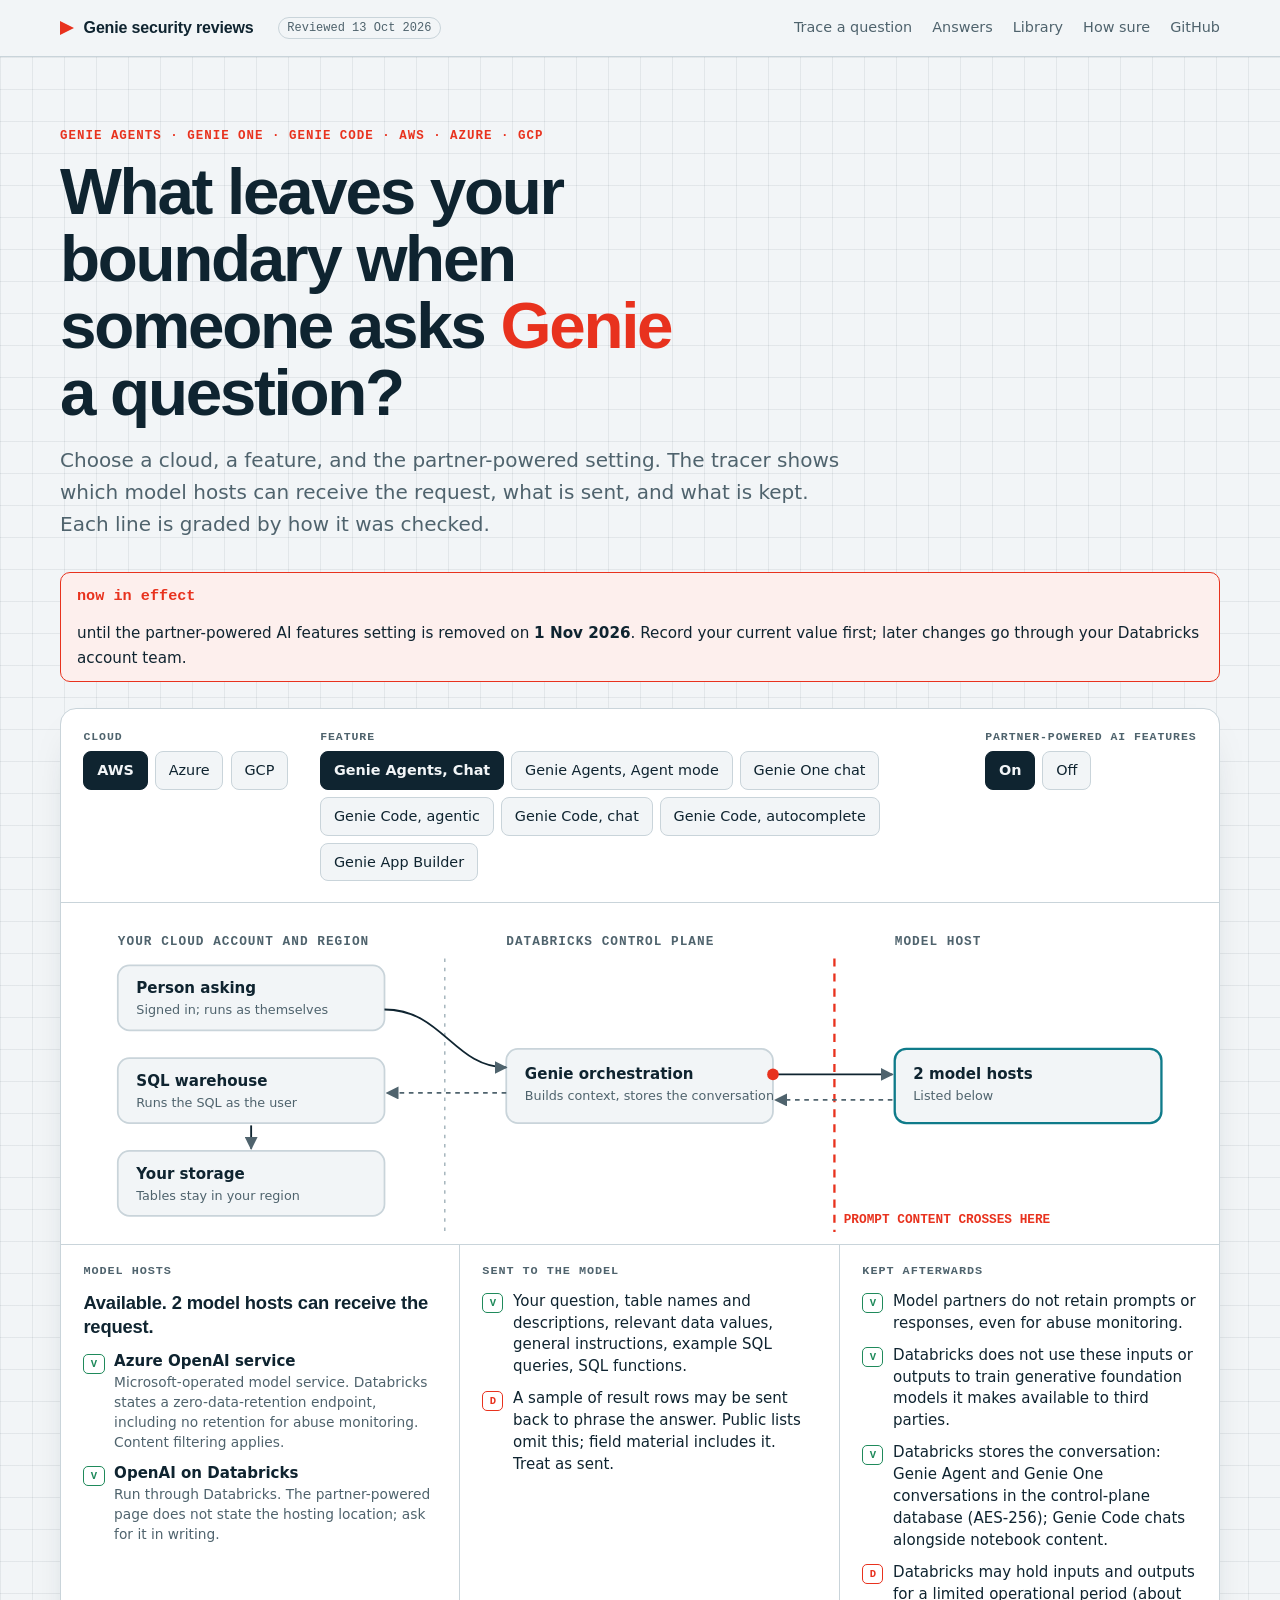
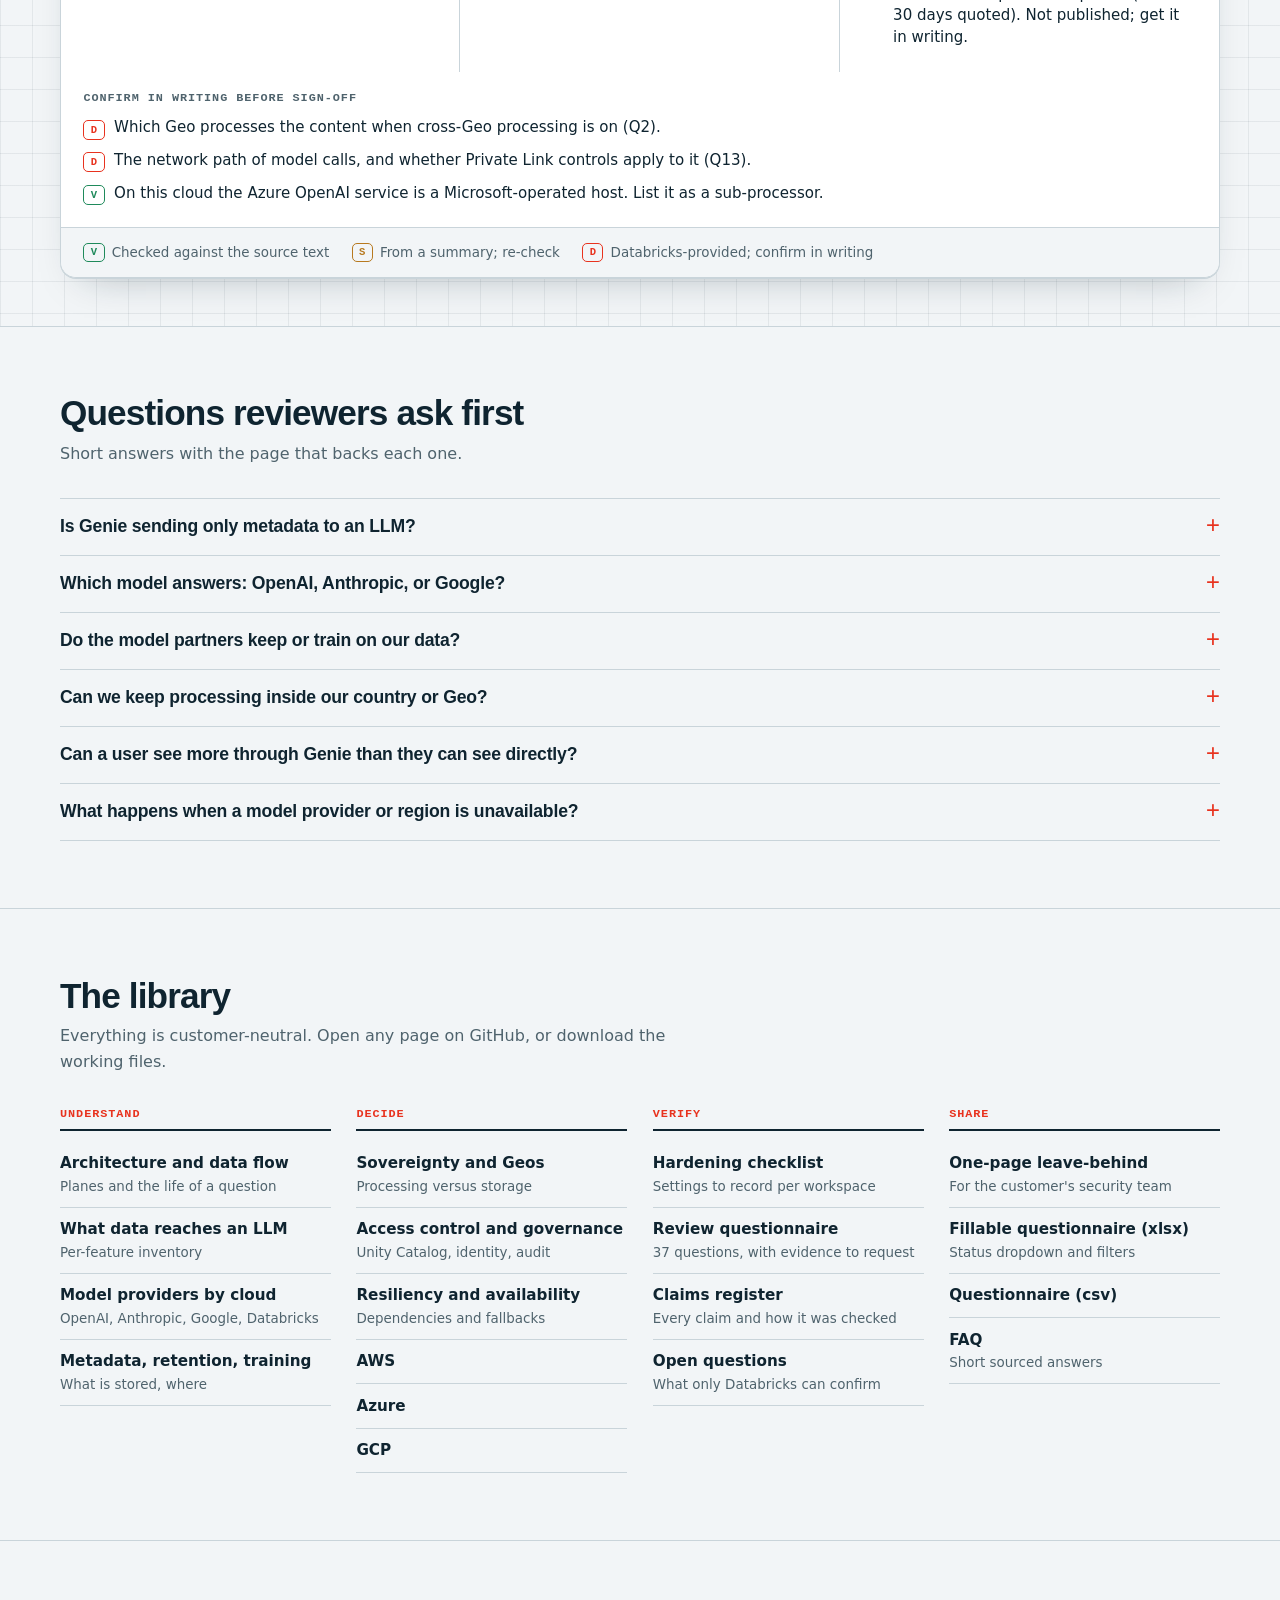
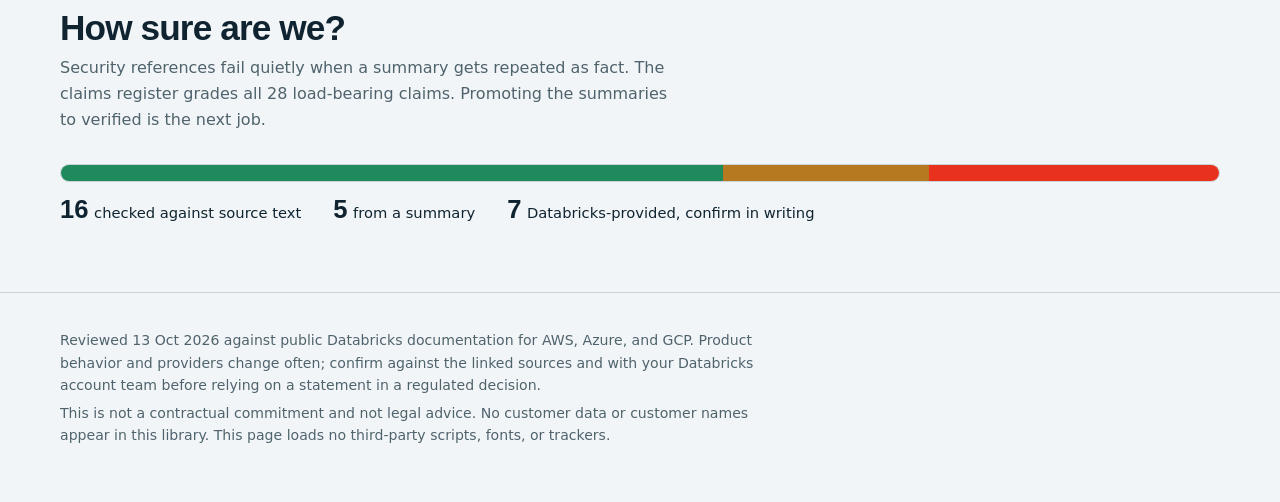
==== index.html @ 79044a2e "Verbatim source re-check with five corrections, claims register, interactive home page Co-authored-b" ====
<!doctype html>
<html lang="en">
<head>
<meta charset="utf-8">
<meta name="viewport" content="width=device-width, initial-scale=1">
<meta http-equiv="Content-Security-Policy" content="default-src 'none'; style-src 'self'; script-src 'self'; img-src 'self' data:; base-uri 'none'; form-action 'none'; frame-ancestors 'none'">
<meta name="referrer" content="no-referrer">
<title>Genie security reviews: what leaves your boundary</title>
<meta name="description" content="Vendor-neutral answers on Databricks Genie security, data sovereignty, resiliency, and what happens to metadata with frontier LLMs, across AWS, Azure, and GCP.">
<link rel="icon" href="data:image/svg+xml,%3Csvg xmlns='http://www.w3.org/2000/svg' viewBox='0 0 16 16'%3E%3Cpath d='M2 1l12 7-12 7z' fill='%23e8321e'/%3E%3C/svg%3E">
<link rel="stylesheet" href="assets/site.css">
<script src="assets/site.js" defer></script>
</head>
<body>
<a class="skip" href="#tracer">Skip to the question tracer</a>

<header class="top">
  <div class="wrap">
    <a class="mark" href="./"><i></i>Genie security reviews</a>
    <span class="stamp">Reviewed 13 Oct 2026</span>
    <nav aria-label="Primary">
      <a href="#tracer">Trace a question</a>
      <a href="#answers">Answers</a>
      <a href="#library">Library</a>
      <a href="#confidence">How sure</a>
      <a href="https://github.com/jason-miles/genie-security-reviews">GitHub</a>
    </nav>
  </div>
</header>

<main>
<section class="hero">
  <div class="wrap">
    <p class="eyebrow">Genie Agents · Genie One · Genie Code · AWS · Azure · GCP</p>
    <h1>What leaves your boundary when someone asks <em>Genie</em> a question?</h1>
    <p class="lede">Choose a cloud, a feature, and the partner-powered setting. The tracer shows which model hosts can receive the request, what is sent, and what is kept. Each line is graded by how it was checked.</p>

    <div class="banner" role="note">
      <b id="days">&nbsp;</b>
      <span>until the partner-powered AI features setting is removed on <strong>1 Nov 2026</strong>. Record your current value first; later changes go through your Databricks account team.</span>
    </div>

    <div class="tracer" id="tracer">
      <div class="controls">
        <fieldset>
          <legend>Cloud</legend>
          <div class="opts">
            <label><input type="radio" name="cloud" value="aws" checked><span>AWS</span></label>
            <label><input type="radio" name="cloud" value="azure"><span>Azure</span></label>
            <label><input type="radio" name="cloud" value="gcp"><span>GCP</span></label>
          </div>
        </fieldset>
        <fieldset>
          <legend>Feature</legend>
          <div class="opts">
            <label><input type="radio" name="feature" value="chat" checked><span>Genie Agents, Chat</span></label>
            <label><input type="radio" name="feature" value="agent"><span>Genie Agents, Agent mode</span></label>
            <label><input type="radio" name="feature" value="one"><span>Genie One chat</span></label>
            <label><input type="radio" name="feature" value="codeagent"><span>Genie Code, agentic</span></label>
            <label><input type="radio" name="feature" value="codechat"><span>Genie Code, chat</span></label>
            <label><input type="radio" name="feature" value="auto"><span>Genie Code, autocomplete</span></label>
            <label><input type="radio" name="feature" value="builder"><span>Genie App Builder</span></label>
          </div>
        </fieldset>
        <fieldset>
          <legend>Partner-powered AI features</legend>
          <div class="opts">
            <label><input type="radio" name="partner" value="on" checked><span>On</span></label>
            <label><input type="radio" name="partner" value="off"><span>Off</span></label>
          </div>
        </fieldset>
      </div>

      <div class="stage">
        <svg viewBox="0 0 960 280" role="img" aria-labelledby="dia-t dia-d">
          <title id="dia-t">Path of one Genie question</title>
          <desc id="dia-d">The user's question reaches the Databricks control plane, which sends prompt content across a boundary to a model host and receives SQL or text back. The SQL runs on your warehouse over your storage.</desc>
          <defs>
            <marker id="arrow" viewBox="0 0 10 10" refX="9" refY="5" markerWidth="7" markerHeight="7" orient="auto-start-reverse"><path d="M0 0L10 5L0 10z" fill="currentColor"/></marker>
          </defs>
          <text class="zone-label" x="30" y="22">Your cloud account and region</text>
          <text class="zone-label" x="365" y="22">Databricks control plane</text>
          <text class="zone-label" x="700" y="22">Model host</text>

          <line x1="312" y1="34" x2="312" y2="270" stroke="#9fb0b8" stroke-width="1.2" stroke-dasharray="3 5"/>
          <line class="boundary" x1="648" y1="34" x2="648" y2="270"/>
          <text class="boundary-label" x="656" y="262">PROMPT CONTENT CROSSES HERE</text>

          <g class="node"><rect x="30" y="40" width="230" height="56" rx="10"/><text x="46" y="64">Person asking</text><text class="sub" x="46" y="82">Signed in; runs as themselves</text></g>
          <g class="node"><rect x="30" y="120" width="230" height="56" rx="10"/><text x="46" y="144">SQL warehouse</text><text class="sub" x="46" y="162">Runs the SQL as the user</text></g>
          <g class="node"><rect x="30" y="200" width="230" height="56" rx="10"/><text x="46" y="224">Your storage</text><text class="sub" x="46" y="242">Tables stay in your region</text></g>
          <g class="node"><rect x="365" y="112" width="230" height="64" rx="10"/><text x="381" y="138">Genie orchestration</text><text class="sub" x="381" y="156">Builds context, stores the conversation</text></g>
          <g class="node host" id="host-node"><rect x="700" y="112" width="230" height="64" rx="10"/><text id="host-name" x="716" y="138">Model host</text><text class="sub" id="host-sub" x="716" y="156">&nbsp;</text></g>

          <path class="flow" d="M260 78 C310 78 320 128 365 128" marker-end="url(#arrow)"/>
          <path class="flow" d="M595 134 L698 134" marker-end="url(#arrow)"/>
          <path class="flow back" d="M698 156 L597 156" marker-end="url(#arrow)"/>
          <path class="flow back" d="M365 150 L262 150" marker-end="url(#arrow)"/>
          <path class="flow" d="M145 178 L145 198" marker-end="url(#arrow)"/>
          <circle class="packet" id="packet" cx="595" cy="134" r="5"/>
        </svg>
      </div>

      <div class="readout" aria-live="polite">
        <div class="cell">
          <h2>Model hosts</h2>
          <p class="status" id="status"></p>
          <ul class="items" id="hosts"></ul>
        </div>
        <div class="cell">
          <h2>Sent to the model</h2>
          <ul class="items" id="sent"></ul>
        </div>
        <div class="cell">
          <h2>Kept afterwards</h2>
          <ul class="items" id="kept"></ul>
        </div>
      </div>
      <div class="readout one-col">
        <div class="cell">
          <h2>Confirm in writing before sign-off</h2>
          <ul class="items" id="confirm"></ul>
        </div>
      </div>
      <div class="legend" aria-label="Grade key">
        <span><span class="chip V">V</span> Checked against the source text</span>
        <span><span class="chip S">S</span> From a summary; re-check</span>
        <span><span class="chip D">D</span> Databricks-provided; confirm in writing</span>
      </div>
    </div>
  </div>
</section>

<section class="block" id="answers">
  <div class="wrap">
    <h2 class="sec">Questions reviewers ask first</h2>
    <p class="sub-lede">Short answers with the page that backs each one.</p>
    <div class="qa">
      <details>
        <summary>Is Genie sending only metadata to an LLM?</summary>
        <p>No. Databricks lists the prompt, table and column names and descriptions, relevant data values, instructions, and example SQL. Agent mode, Genie One, and Genie Code can also send query results, cell outputs, or table samples. All of it respects Unity Catalog permissions, with one documented exception: Prompt Matching values use the author's permissions. <a data-doc="docs/02-what-data-reaches-an-llm.md" href="https://github.com/jason-miles/genie-security-reviews/blob/main/docs/02-what-data-reaches-an-llm.md">Read: what data reaches an LLM</a></p>
      </details>
      <details>
        <summary>Which model answers: OpenAI, Anthropic, or Google?</summary>
        <p>It depends on the feature, the mode, and the cloud. Chat mode uses the Azure OpenAI service, with OpenAI on Databricks added on AWS and GCP. Agent mode and Genie One use Anthropic on Databricks. Google Gemini is not a host for Genie assistive features; it is a model you can select elsewhere. <a data-doc="docs/03-model-providers-by-cloud.md" href="https://github.com/jason-miles/genie-security-reviews/blob/main/docs/03-model-providers-by-cloud.md">Read: model providers by cloud</a></p>
      </details>
      <details>
        <summary>Do the model partners keep or train on our data?</summary>
        <p>Databricks states partners use zero-data-retention endpoints, including no retention for abuse monitoring, and that your data is not used to train foundation models offered to third parties. Databricks itself stores conversation history, encrypted. <a data-doc="docs/05-metadata-retention-and-training.md" href="https://github.com/jason-miles/genie-security-reviews/blob/main/docs/05-metadata-retention-and-training.md">Read: metadata, retention, and training</a></p>
      </details>
      <details>
        <summary>Can we keep processing inside our country or Geo?</summary>
        <p>Your tables and SQL stay in your region. Model processing follows the Geo setting. Where a Geo has no native endpoint, the feature works only with cross-Geo processing on, and enforcing the Geo turns it off. Decide first whether your policy forbids processing or only storage outside the country. <a data-doc="docs/04-data-sovereignty-and-geos.md" href="https://github.com/jason-miles/genie-security-reviews/blob/main/docs/04-data-sovereignty-and-geos.md">Read: sovereignty and Geos</a></p>
      </details>
      <details>
        <summary>Can a user see more through Genie than they can see directly?</summary>
        <p>Not through interactive use: queries run as the user, and row filters and column masks apply before anything is sampled. The risks are configuration: a shared service principal on the API, secrets in instructions, Prompt Matching values generated by a highly privileged author, and views over masked tables. <a data-doc="docs/06-access-control-and-governance.md" href="https://github.com/jason-miles/genie-security-reviews/blob/main/docs/06-access-control-and-governance.md">Read: access control and governance</a></p>
      </details>
      <details>
        <summary>What happens when a model provider or region is unavailable?</summary>
        <p>There is no user model picker for assistive features, and no Genie-specific SLA or recovery target is published. Plan fallbacks such as certified dashboards, and put the questions to your account team. <a data-doc="docs/07-resiliency-and-availability.md" href="https://github.com/jason-miles/genie-security-reviews/blob/main/docs/07-resiliency-and-availability.md">Read: resiliency and availability</a></p>
      </details>
    </div>
  </div>
</section>

<section class="block" id="library">
  <div class="wrap">
    <h2 class="sec">The library</h2>
    <p class="sub-lede">Everything is customer-neutral. Open any page on GitHub, or download the working files.</p>
    <div class="lib">
      <div>
        <h3>Understand</h3>
        <ul>
          <li><a data-doc="docs/01-architecture-and-data-flow.md" href="https://github.com/jason-miles/genie-security-reviews/blob/main/docs/01-architecture-and-data-flow.md">Architecture and data flow<small>Planes and the life of a question</small></a></li>
          <li><a data-doc="docs/02-what-data-reaches-an-llm.md" href="https://github.com/jason-miles/genie-security-reviews/blob/main/docs/02-what-data-reaches-an-llm.md">What data reaches an LLM<small>Per-feature inventory</small></a></li>
          <li><a data-doc="docs/03-model-providers-by-cloud.md" href="https://github.com/jason-miles/genie-security-reviews/blob/main/docs/03-model-providers-by-cloud.md">Model providers by cloud<small>OpenAI, Anthropic, Google, Databricks</small></a></li>
          <li><a data-doc="docs/05-metadata-retention-and-training.md" href="https://github.com/jason-miles/genie-security-reviews/blob/main/docs/05-metadata-retention-and-training.md">Metadata, retention, training<small>What is stored, where</small></a></li>
        </ul>
      </div>
      <div>
        <h3>Decide</h3>
        <ul>
          <li><a data-doc="docs/04-data-sovereignty-and-geos.md" href="https://github.com/jason-miles/genie-security-reviews/blob/main/docs/04-data-sovereignty-and-geos.md">Sovereignty and Geos<small>Processing versus storage</small></a></li>
          <li><a data-doc="docs/06-access-control-and-governance.md" href="https://github.com/jason-miles/genie-security-reviews/blob/main/docs/06-access-control-and-governance.md">Access control and governance<small>Unity Catalog, identity, audit</small></a></li>
          <li><a data-doc="docs/07-resiliency-and-availability.md" href="https://github.com/jason-miles/genie-security-reviews/blob/main/docs/07-resiliency-and-availability.md">Resiliency and availability<small>Dependencies and fallbacks</small></a></li>
          <li><a data-doc="docs/clouds/aws.md" href="https://github.com/jason-miles/genie-security-reviews/blob/main/docs/clouds/aws.md">AWS</a></li>
          <li><a data-doc="docs/clouds/azure.md" href="https://github.com/jason-miles/genie-security-reviews/blob/main/docs/clouds/azure.md">Azure</a></li>
          <li><a data-doc="docs/clouds/gcp.md" href="https://github.com/jason-miles/genie-security-reviews/blob/main/docs/clouds/gcp.md">GCP</a></li>
        </ul>
      </div>
      <div>
        <h3>Verify</h3>
        <ul>
          <li><a data-doc="docs/08-admin-controls-and-hardening-checklist.md" href="https://github.com/jason-miles/genie-security-reviews/blob/main/docs/08-admin-controls-and-hardening-checklist.md">Hardening checklist<small>Settings to record per workspace</small></a></li>
          <li><a data-doc="docs/10-security-review-questionnaire.md" href="https://github.com/jason-miles/genie-security-reviews/blob/main/docs/10-security-review-questionnaire.md">Review questionnaire<small>37 questions, with evidence to request</small></a></li>
          <li><a data-doc="notes/claims-register.md" href="https://github.com/jason-miles/genie-security-reviews/blob/main/notes/claims-register.md">Claims register<small>Every claim and how it was checked</small></a></li>
          <li><a data-doc="notes/open-questions.md" href="https://github.com/jason-miles/genie-security-reviews/blob/main/notes/open-questions.md">Open questions<small>What only Databricks can confirm</small></a></li>
        </ul>
      </div>
      <div>
        <h3>Share</h3>
        <ul>
          <li><a data-doc="docs/leave-behind-one-pager.md" href="https://github.com/jason-miles/genie-security-reviews/blob/main/docs/leave-behind-one-pager.md">One-page leave-behind<small>For the customer's security team</small></a></li>
          <li><a data-raw="templates/security-review-questionnaire.xlsx" href="https://github.com/jason-miles/genie-security-reviews/raw/main/templates/security-review-questionnaire.xlsx">Fillable questionnaire (xlsx)<small>Status dropdown and filters</small></a></li>
          <li><a data-raw="templates/security-review-questionnaire.csv" href="https://github.com/jason-miles/genie-security-reviews/raw/main/templates/security-review-questionnaire.csv">Questionnaire (csv)</a></li>
          <li><a data-doc="docs/09-faq.md" href="https://github.com/jason-miles/genie-security-reviews/blob/main/docs/09-faq.md">FAQ<small>Short sourced answers</small></a></li>
        </ul>
      </div>
    </div>
  </div>
</section>

<section class="block" id="confidence">
  <div class="wrap">
    <h2 class="sec">How sure are we?</h2>
    <p class="sub-lede">Security references fail quietly when a summary gets repeated as fact. The claims register grades all 28 load-bearing claims. Promoting the summaries to verified is the next job.</p>
    <div class="confidence" role="img" aria-label="16 claims verified against source text, 5 from summaries, 7 Databricks-provided and awaiting written confirmation">
      <div class="V" data-count="16"></div>
      <div class="S" data-count="5"></div>
      <div class="D" data-count="7"></div>
    </div>
    <div class="counts">
      <span><b>16</b>checked against source text</span>
      <span><b>5</b>from a summary</span>
      <span><b>7</b>Databricks-provided, confirm in writing</span>
    </div>
  </div>
</section>
</main>

<footer>
  <div class="wrap">
    <p>Reviewed 13 Oct 2026 against public Databricks documentation for AWS, Azure, and GCP. Product behavior and providers change often; confirm against the linked sources and with your Databricks account team before relying on a statement in a regulated decision.</p>
    <p>This is not a contractual commitment and not legal advice. No customer data or customer names appear in this library. This page loads no third-party scripts, fonts, or trackers.</p>
  </div>
</footer>
</body>
</html>
---- assets/site.css ----
:root {
  --paper: #f2f5f7;
  --card: #ffffff;
  --ink: #0f2430;
  --muted: #4f636d;
  --rule: #c9d4da;
  --boundary: #e8321e;
  --ok: #1f8a5b;
  --warn: #b7791f;
  --teal: #0f7b8a;
  --focus: #1d5cd6;
  --grid: rgba(15, 36, 48, 0.07);
  --display: "Avenir Next", "Segoe UI Variable Display", "Helvetica Neue", Arial, sans-serif;
  --body: system-ui, -apple-system, "Segoe UI", Roboto, Arial, sans-serif;
  --mono: ui-monospace, "SF Mono", "Cascadia Mono", Menlo, Consolas, monospace;
}

@media (prefers-color-scheme: dark) {
  :root {
    --paper: #0c1a22;
    --card: #12262f;
    --ink: #e8eff2;
    --muted: #9db2bb;
    --rule: #28414d;
    --boundary: #ff6a55;
    --ok: #4fc58d;
    --warn: #e0b25a;
    --teal: #54c3d1;
    --focus: #7aa7ff;
    --grid: rgba(232, 239, 242, 0.06);
  }
}

* { box-sizing: border-box; }
html { scroll-behavior: smooth; }
body {
  margin: 0;
  background: var(--paper);
  color: var(--ink);
  font: 400 1rem/1.6 var(--body);
  -webkit-font-smoothing: antialiased;
}
a { color: inherit; text-decoration-color: var(--boundary); text-underline-offset: 3px; }
a:hover { text-decoration-thickness: 2px; }
:focus-visible { outline: 3px solid var(--focus); outline-offset: 2px; border-radius: 4px; }
.skip { position: absolute; left: -999px; top: 0; background: var(--ink); color: var(--paper); padding: .6rem 1rem; z-index: 10; }
.skip:focus { left: .5rem; top: .5rem; }
.wrap { width: min(1160px, 92vw); margin-inline: auto; }

/* top bar */
.top { border-bottom: 1px solid var(--rule); background: var(--paper); position: sticky; top: 0; z-index: 5; backdrop-filter: blur(6px); }
.top .wrap { display: flex; align-items: center; gap: 1.5rem; min-height: 56px; }
.mark { font: 800 1rem/1 var(--display); letter-spacing: -.01em; text-decoration: none; display: flex; align-items: center; gap: .6rem; }
.mark i { width: 14px; height: 14px; background: var(--boundary); display: inline-block; clip-path: polygon(0 0, 100% 50%, 0 100%); }
.top nav { margin-left: auto; display: flex; gap: 1.25rem; font-size: .9rem; flex-wrap: wrap; }
.top nav a { text-decoration: none; color: var(--muted); }
.top nav a:hover { color: var(--ink); }
.stamp { font: 500 .75rem var(--mono); color: var(--muted); border: 1px solid var(--rule); padding: .2rem .55rem; border-radius: 99px; white-space: nowrap; }

/* hero */
.hero {
  background-image:
    linear-gradient(var(--grid) 1px, transparent 1px),
    linear-gradient(90deg, var(--grid) 1px, transparent 1px);
  background-size: 32px 32px;
  border-bottom: 1px solid var(--rule);
  padding: clamp(2.5rem, 6vw, 4.5rem) 0 clamp(2rem, 4vw, 3rem);
}
.eyebrow { font: 600 .78rem var(--mono); letter-spacing: .08em; text-transform: uppercase; color: var(--boundary); margin: 0 0 1rem; }
h1 { font: 800 clamp(2.1rem, 5.6vw, 4.1rem)/1.02 var(--display); letter-spacing: -.035em; margin: 0 0 1.1rem; max-width: 18ch; }
h1 em { font-style: normal; color: var(--boundary); }
.lede { font-size: clamp(1.05rem, 1.6vw, 1.25rem); color: var(--muted); max-width: 62ch; margin: 0 0 2rem; }

.banner {
  display: flex; gap: .8rem; align-items: baseline; flex-wrap: wrap;
  border: 1px solid var(--boundary); background: color-mix(in srgb, var(--boundary) 8%, var(--card));
  padding: .7rem 1rem; border-radius: 10px; font-size: .95rem; margin-bottom: 1.6rem;
}
.banner b { font-family: var(--mono); color: var(--boundary); }

/* tracer */
.tracer { background: var(--card); border: 1px solid var(--rule); border-radius: 16px; box-shadow: 0 1px 0 var(--rule), 0 18px 40px -24px rgba(15, 36, 48, .35); overflow: hidden; }
.controls { display: grid; gap: 1.1rem 2rem; grid-template-columns: 1fr; padding: 1.3rem 1.4rem; border-bottom: 1px solid var(--rule); }
@media (min-width: 900px) { .controls { grid-template-columns: auto 1fr auto; align-items: start; } }
fieldset { border: 0; margin: 0; padding: 0; min-width: 0; }
legend { font: 600 .72rem var(--mono); letter-spacing: .08em; text-transform: uppercase; color: var(--muted); padding: 0; margin-bottom: .55rem; }
.opts { display: flex; flex-wrap: wrap; gap: .45rem; }
.opts label { position: relative; }
.opts input { position: absolute; opacity: 0; inset: 0; cursor: pointer; }
.opts span {
  display: inline-block; padding: .42rem .8rem; border: 1px solid var(--rule); border-radius: 8px;
  font-size: .9rem; background: var(--paper); cursor: pointer; transition: background .15s, border-color .15s, color .15s;
}
.opts input:hover + span { border-color: var(--ink); }
.opts input:checked + span { background: var(--ink); color: var(--paper); border-color: var(--ink); font-weight: 600; }
.opts input:focus-visible + span { outline: 3px solid var(--focus); outline-offset: 2px; }

.stage { padding: 1rem 1.4rem 0; }
.stage svg { width: 100%; height: auto; display: block; }
.zone-label { font: 600 11px var(--mono); letter-spacing: .08em; fill: var(--muted); text-transform: uppercase; }
.node rect { fill: var(--paper); stroke: var(--rule); stroke-width: 1.5; }
.node text { font: 600 13px var(--body); fill: var(--ink); }
.node .sub { font: 400 11px var(--body); fill: var(--muted); }
.flow { stroke: var(--ink); stroke-width: 1.6; fill: none; }
.flow.back { stroke-dasharray: 4 4; stroke: var(--muted); }
marker path { fill: var(--muted); }
.readout.one-col { grid-template-columns: 1fr; border-top: 0; }
.boundary { stroke: var(--boundary); stroke-width: 2; stroke-dasharray: 7 6; }
.boundary-label { font: 700 11px var(--mono); fill: var(--boundary); }
.host rect { stroke: var(--teal); stroke-width: 2; }
.host.off rect { stroke: var(--rule); stroke-dasharray: 5 4; }
.packet { fill: var(--boundary); }
@media (prefers-reduced-motion: no-preference) {
  .packet { animation: travel 4.2s cubic-bezier(.6, 0, .3, 1) infinite; }
  @keyframes travel {
    0% { transform: translate(0, 0); opacity: 0; }
    8% { opacity: 1; }
    45% { transform: translate(103px, 0); opacity: 1; }
    55% { transform: translate(103px, 0); opacity: 1; }
    100% { transform: translate(103px, 0); opacity: 0; }
  }
}

.readout { display: grid; gap: 1px; background: var(--rule); border-top: 1px solid var(--rule); grid-template-columns: 1fr; }
@media (min-width: 900px) { .readout { grid-template-columns: 1.05fr 1fr 1fr; } }
.cell { background: var(--card); padding: 1.2rem 1.4rem 1.4rem; min-width: 0; }
.cell h2 { font: 700 .74rem var(--mono); letter-spacing: .08em; text-transform: uppercase; color: var(--muted); margin: 0 0 .8rem; }
.status { font: 700 1.15rem/1.3 var(--display); letter-spacing: -.01em; margin: 0 0 .8rem; }
.status.bad { color: var(--boundary); }
ul.items { list-style: none; margin: 0; padding: 0; display: grid; gap: .65rem; }
ul.items li { display: grid; grid-template-columns: auto 1fr; gap: .6rem; align-items: start; font-size: .94rem; line-height: 1.45; }
.chip { font: 700 .66rem var(--mono); border-radius: 5px; padding: .18rem .4rem; margin-top: .15rem; border: 1px solid; white-space: nowrap; }
.chip.V { color: var(--ok); border-color: var(--ok); }
.chip.S { color: var(--warn); border-color: var(--warn); }
.chip.D { color: var(--boundary); border-color: var(--boundary); }
.hostname { font-weight: 700; }
.hostnote { display: block; color: var(--muted); font-size: .86rem; }
.legend { display: flex; flex-wrap: wrap; gap: .5rem 1.4rem; padding: .85rem 1.4rem; background: var(--paper); border-top: 1px solid var(--rule); font-size: .84rem; color: var(--muted); }
.legend span { display: inline-flex; align-items: center; gap: .45rem; }
.legend .chip { margin: 0; }

/* sections */
section.block { padding: clamp(2.5rem, 6vw, 4.2rem) 0; border-bottom: 1px solid var(--rule); }
h2.sec { font: 800 clamp(1.5rem, 3vw, 2.2rem)/1.1 var(--display); letter-spacing: -.025em; margin: 0 0 .5rem; }
.sub-lede { color: var(--muted); margin: 0 0 2rem; max-width: 60ch; }

.qa { display: grid; gap: 0; border-top: 1px solid var(--rule); }
.qa details { border-bottom: 1px solid var(--rule); padding: 1rem 0; }
.qa summary { font: 700 1.1rem/1.35 var(--display); cursor: pointer; list-style: none; display: flex; justify-content: space-between; gap: 1rem; letter-spacing: -.01em; }
.qa summary::-webkit-details-marker { display: none; }
.qa summary::after { content: "+"; font: 400 1.5rem/1 var(--mono); color: var(--boundary); }
.qa details[open] summary::after { content: "\2212"; }
.qa p { margin: .7rem 0 0; color: var(--muted); max-width: 72ch; }
.qa p a { color: var(--ink); }

.lib { display: grid; gap: 1.6rem; grid-template-columns: 1fr; }
@media (min-width: 760px) { .lib { grid-template-columns: repeat(2, 1fr); } }
@media (min-width: 1100px) { .lib { grid-template-columns: repeat(4, 1fr); } }
.lib h3 { font: 700 .74rem var(--mono); letter-spacing: .08em; text-transform: uppercase; color: var(--boundary); margin: 0 0 .7rem; border-bottom: 2px solid var(--ink); padding-bottom: .5rem; }
.lib ul { list-style: none; margin: 0; padding: 0; }
.lib li { border-bottom: 1px solid var(--rule); }
.lib li a { display: block; padding: .6rem 0; text-decoration: none; font-weight: 600; font-size: .95rem; }
.lib li a small { display: block; font-weight: 400; color: var(--muted); font-size: .84rem; }
.lib li a:hover { color: var(--boundary); }

.confidence { display: flex; height: 18px; border-radius: 99px; overflow: hidden; border: 1px solid var(--rule); margin: 1.2rem 0 .8rem; }
.confidence div { height: 100%; }
.confidence .V { background: var(--ok); }
.confidence .S { background: var(--warn); }
.confidence .D { background: var(--boundary); }
.counts { display: flex; flex-wrap: wrap; gap: .5rem 2rem; font-size: .92rem; }
.counts b { font: 800 1.6rem var(--display); margin-right: .35rem; }

footer { padding: 2rem 0 3rem; color: var(--muted); font-size: .88rem; }
footer p { max-width: 80ch; margin: .3rem 0; }

/* small screens */
@media (max-width: 760px) {
  .top { position: static; }
  .top .wrap { flex-wrap: wrap; padding-block: .6rem; row-gap: .4rem; }
  .top nav { margin-left: 0; width: 100%; flex-wrap: nowrap; overflow-x: auto; gap: 1.1rem; padding-bottom: .2rem; }
  .top nav a { white-space: nowrap; }
  .stage { overflow-x: auto; -webkit-overflow-scrolling: touch; }
  .stage svg { min-width: 700px; }
  .banner { display: block; }
}
.banner b { margin-right: .5rem; }
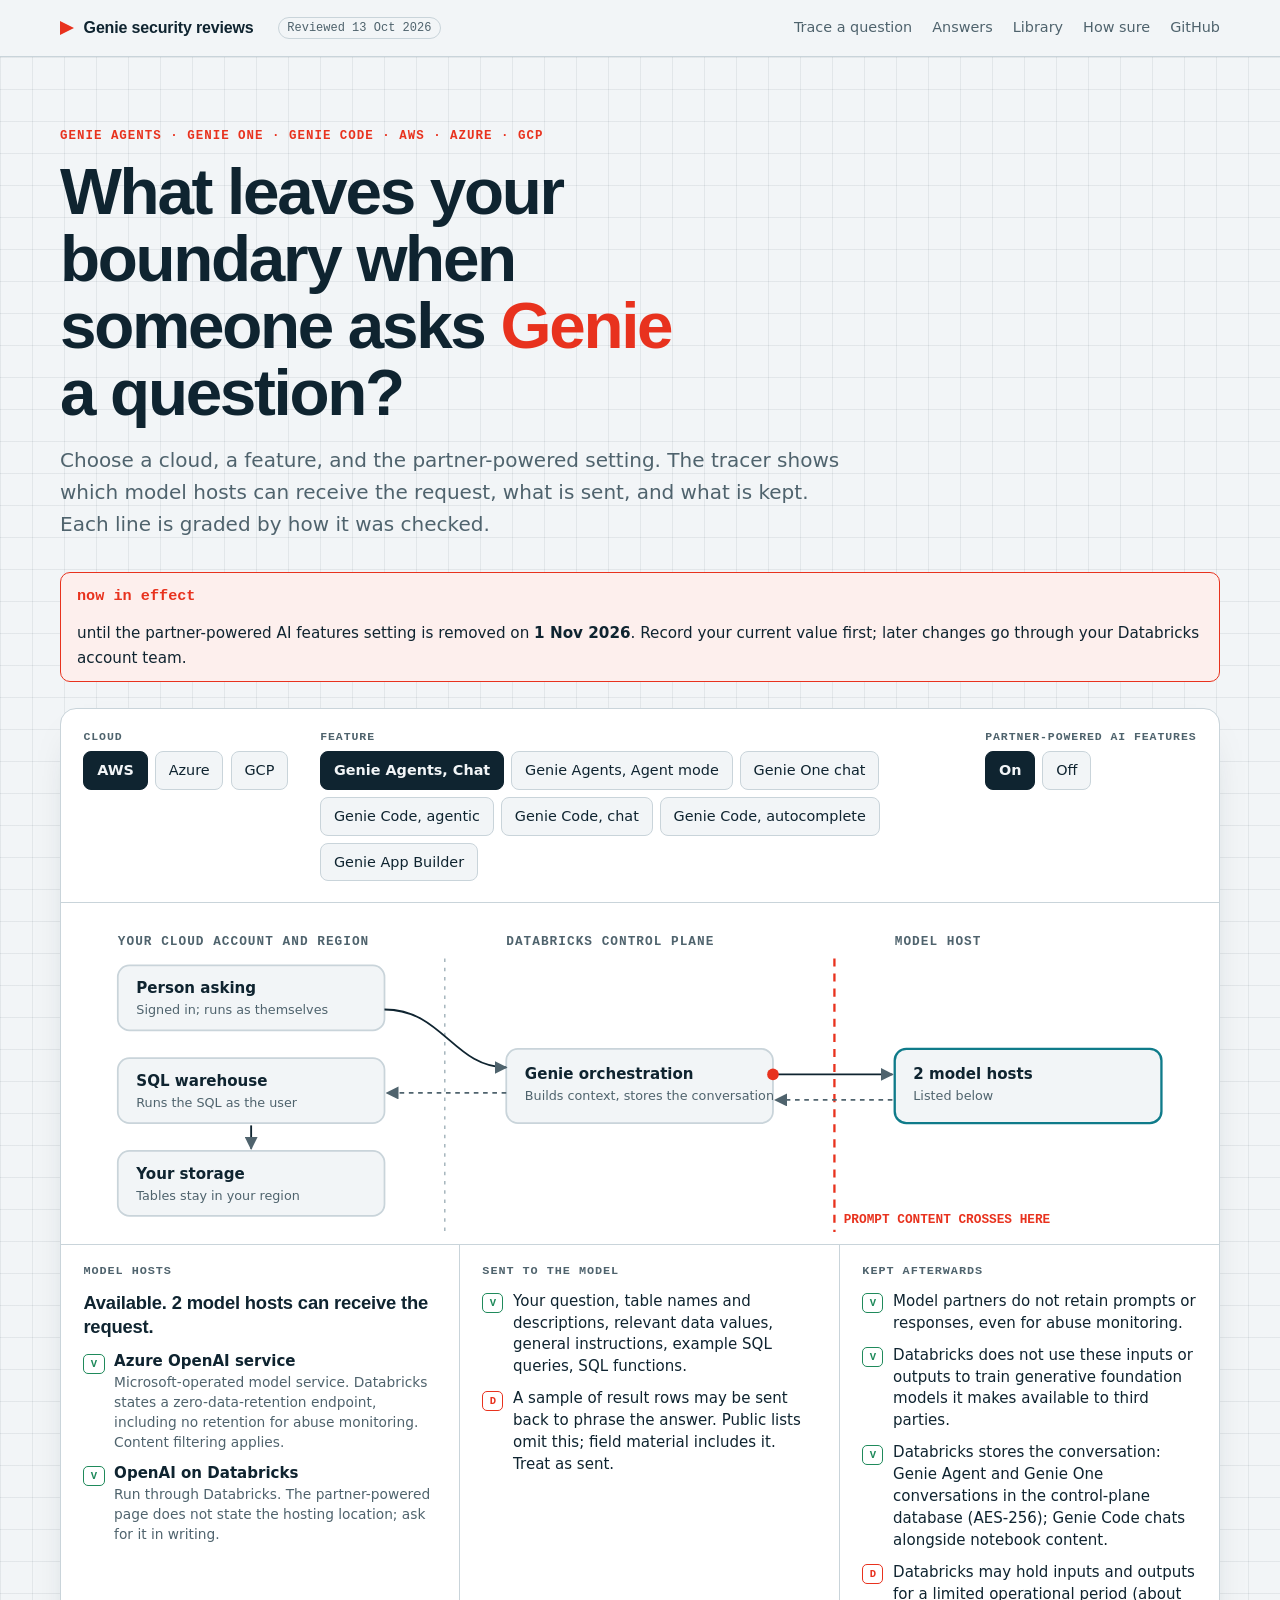
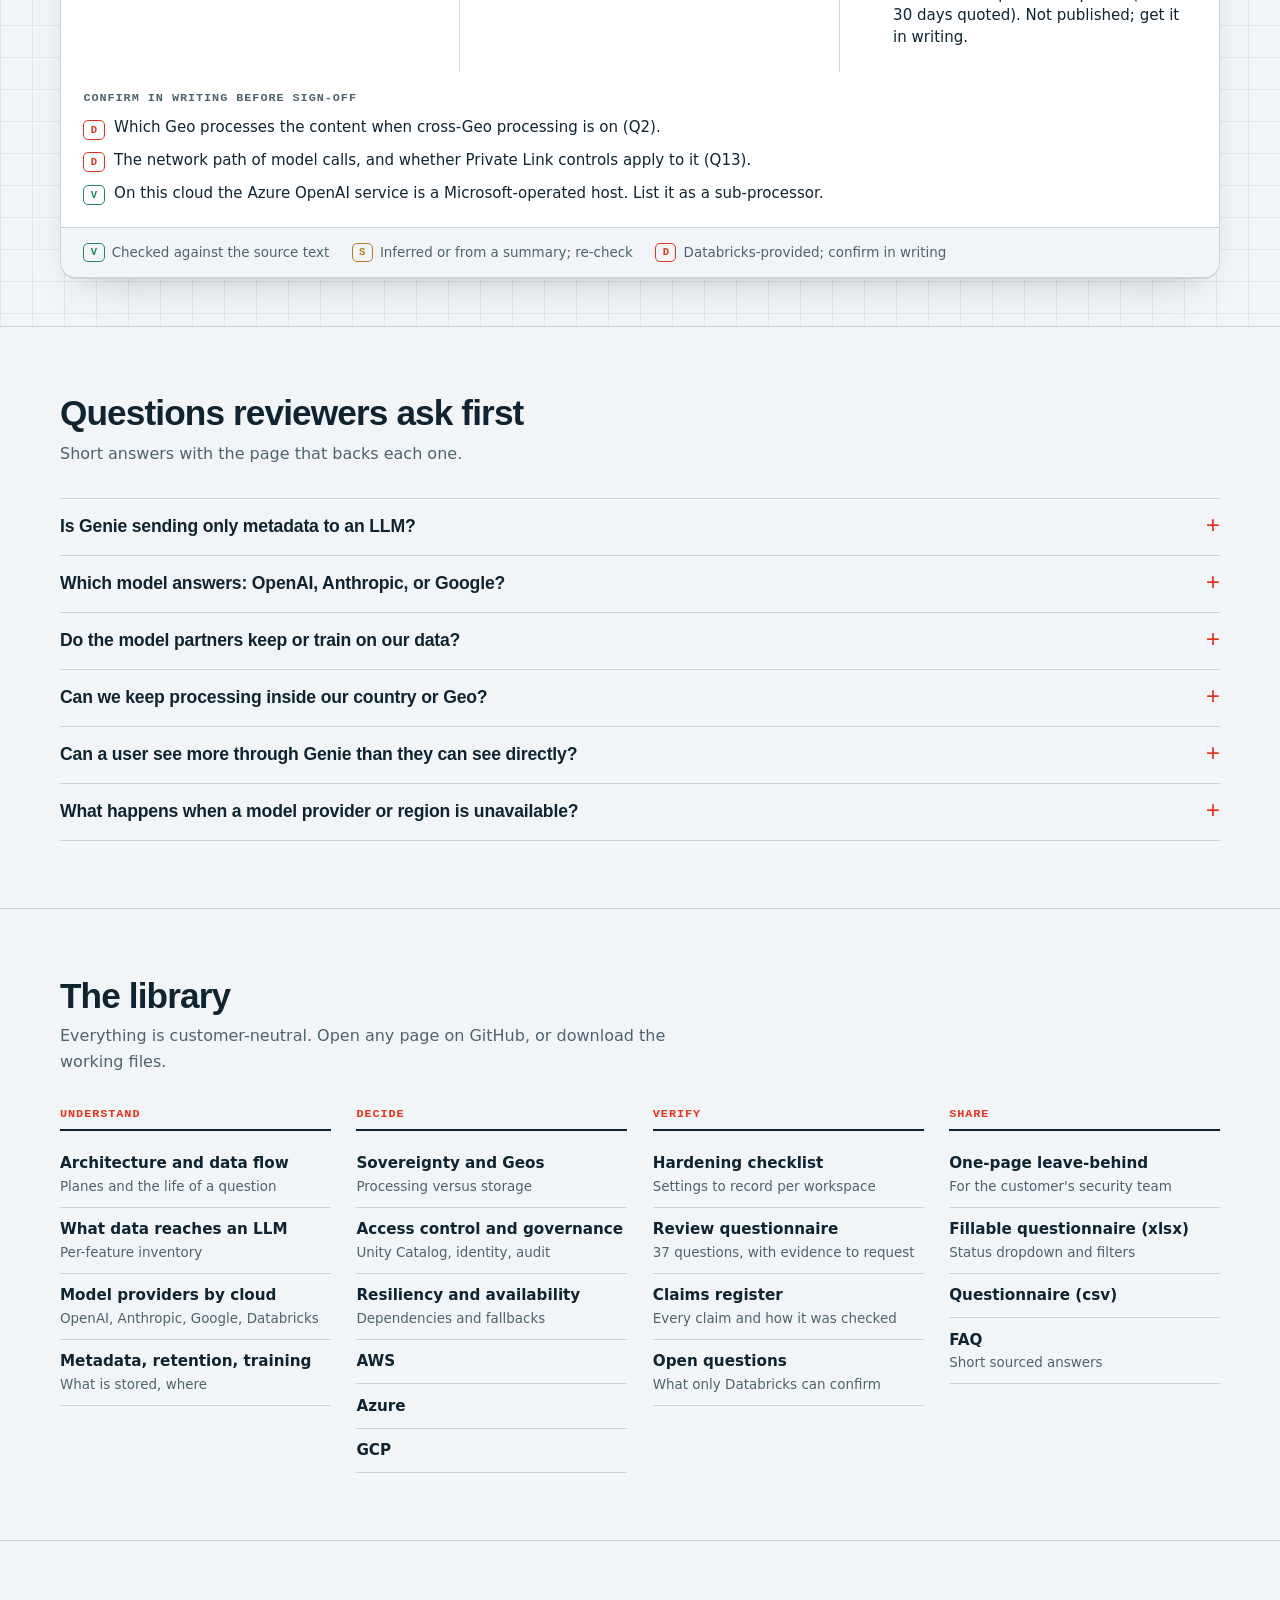
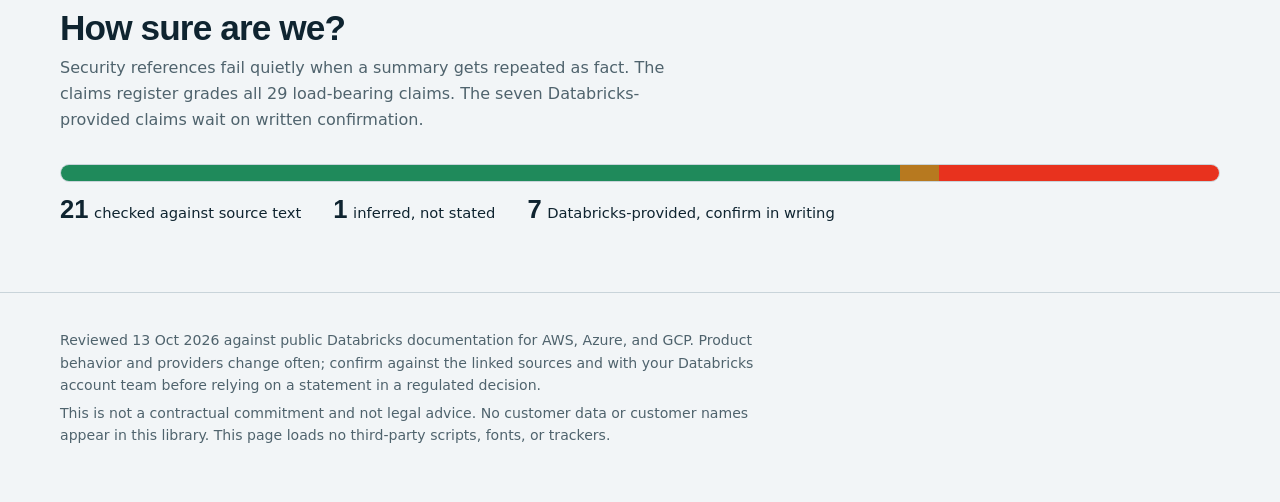
==== commit 4982519e: "Verify summary-graded claims; add verified Geo availability table Co-authored-by: Isaac <no-reply@da" ====
--- a/index.html
+++ b/index.html
@@ -124,7 +124,7 @@
       </div>
       <div class="legend" aria-label="Grade key">
         <span><span class="chip V">V</span> Checked against the source text</span>
-        <span><span class="chip S">S</span> From a summary; re-check</span>
+        <span><span class="chip S">S</span> Inferred or from a summary; re-check</span>
         <span><span class="chip D">D</span> Databricks-provided; confirm in writing</span>
       </div>
     </div>
@@ -214,15 +214,15 @@
 <section class="block" id="confidence">
   <div class="wrap">
     <h2 class="sec">How sure are we?</h2>
-    <p class="sub-lede">Security references fail quietly when a summary gets repeated as fact. The claims register grades all 28 load-bearing claims. Promoting the summaries to verified is the next job.</p>
-    <div class="confidence" role="img" aria-label="16 claims verified against source text, 5 from summaries, 7 Databricks-provided and awaiting written confirmation">
-      <div class="V" data-count="16"></div>
-      <div class="S" data-count="5"></div>
+    <p class="sub-lede">Security references fail quietly when a summary gets repeated as fact. The claims register grades all 29 load-bearing claims. The seven Databricks-provided claims wait on written confirmation.</p>
+    <div class="confidence" role="img" aria-label="21 claims verified against source text, 1 inferred, 7 Databricks-provided and awaiting written confirmation">
+      <div class="V" data-count="21"></div>
+      <div class="S" data-count="1"></div>
       <div class="D" data-count="7"></div>
     </div>
     <div class="counts">
-      <span><b>16</b>checked against source text</span>
-      <span><b>5</b>from a summary</span>
+      <span><b>21</b>checked against source text</span>
+      <span><b>1</b>inferred, not stated</span>
       <span><b>7</b>Databricks-provided, confirm in writing</span>
     </div>
   </div>
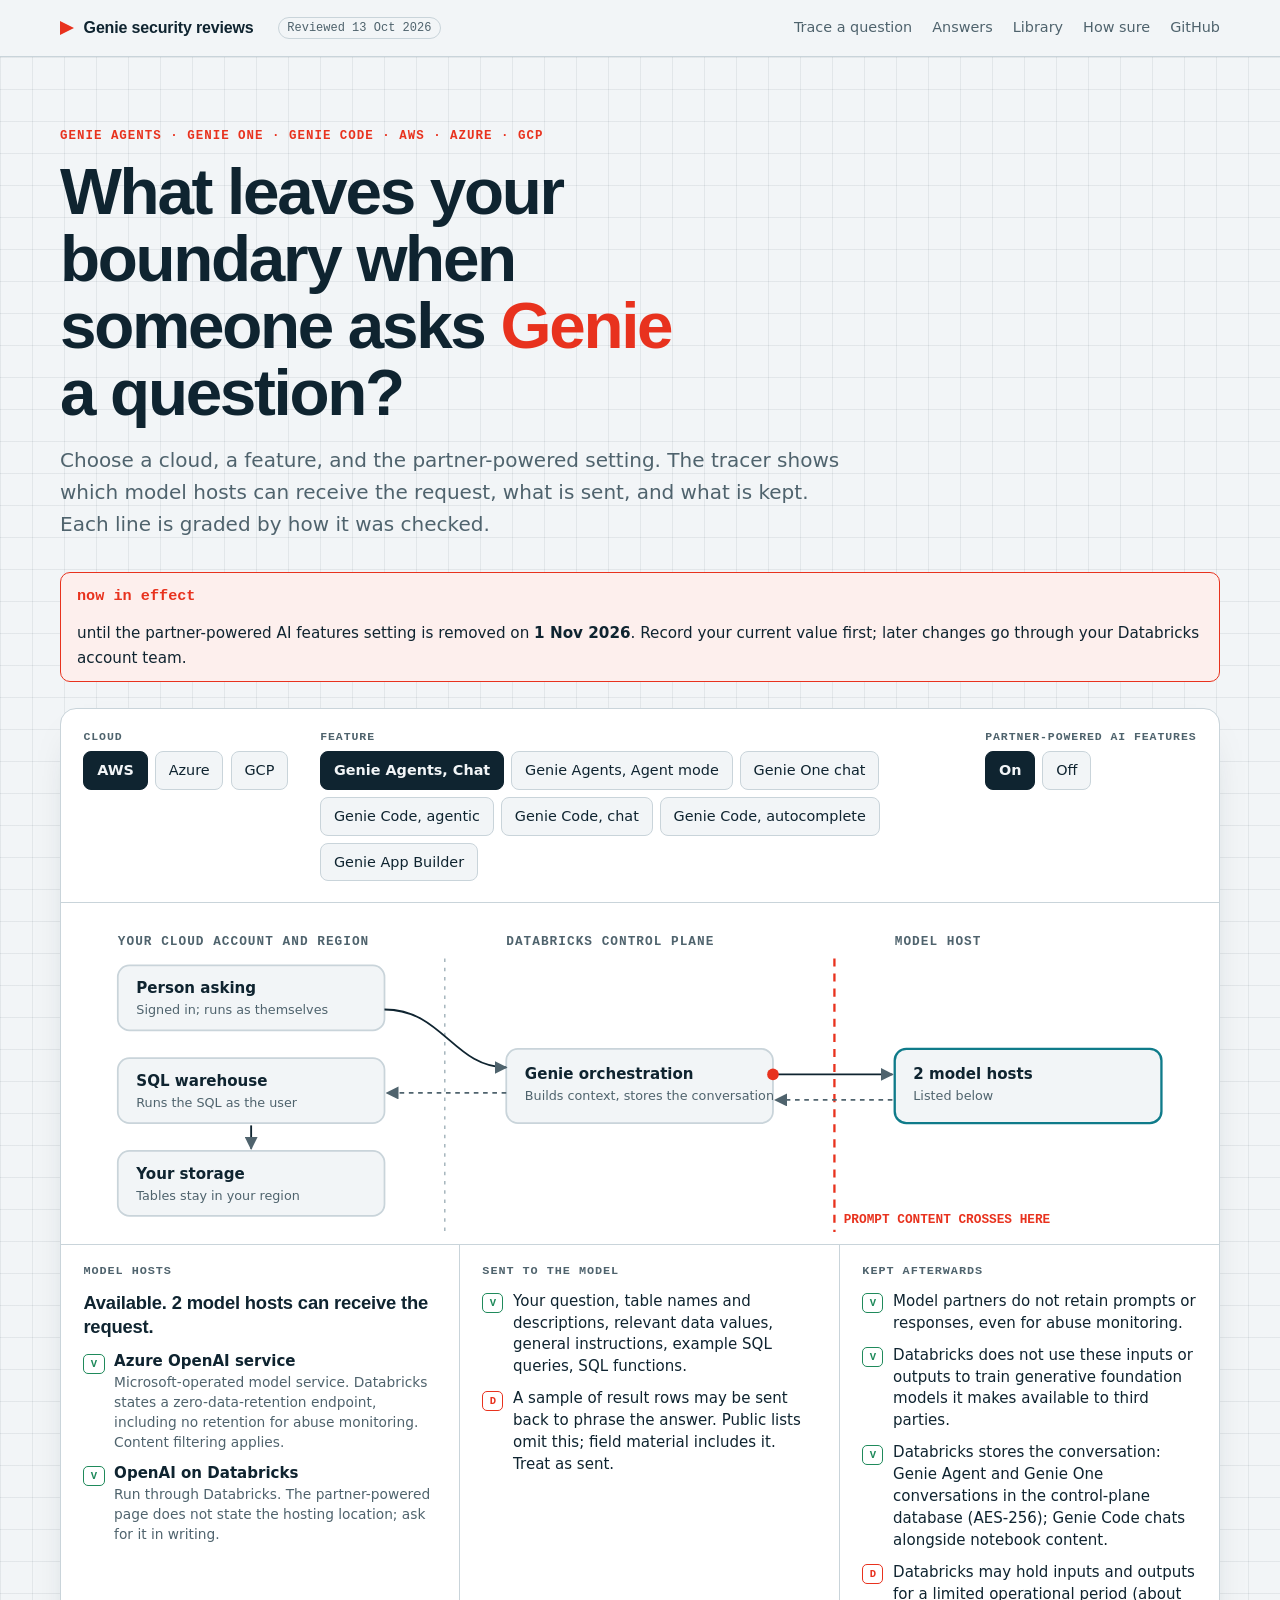
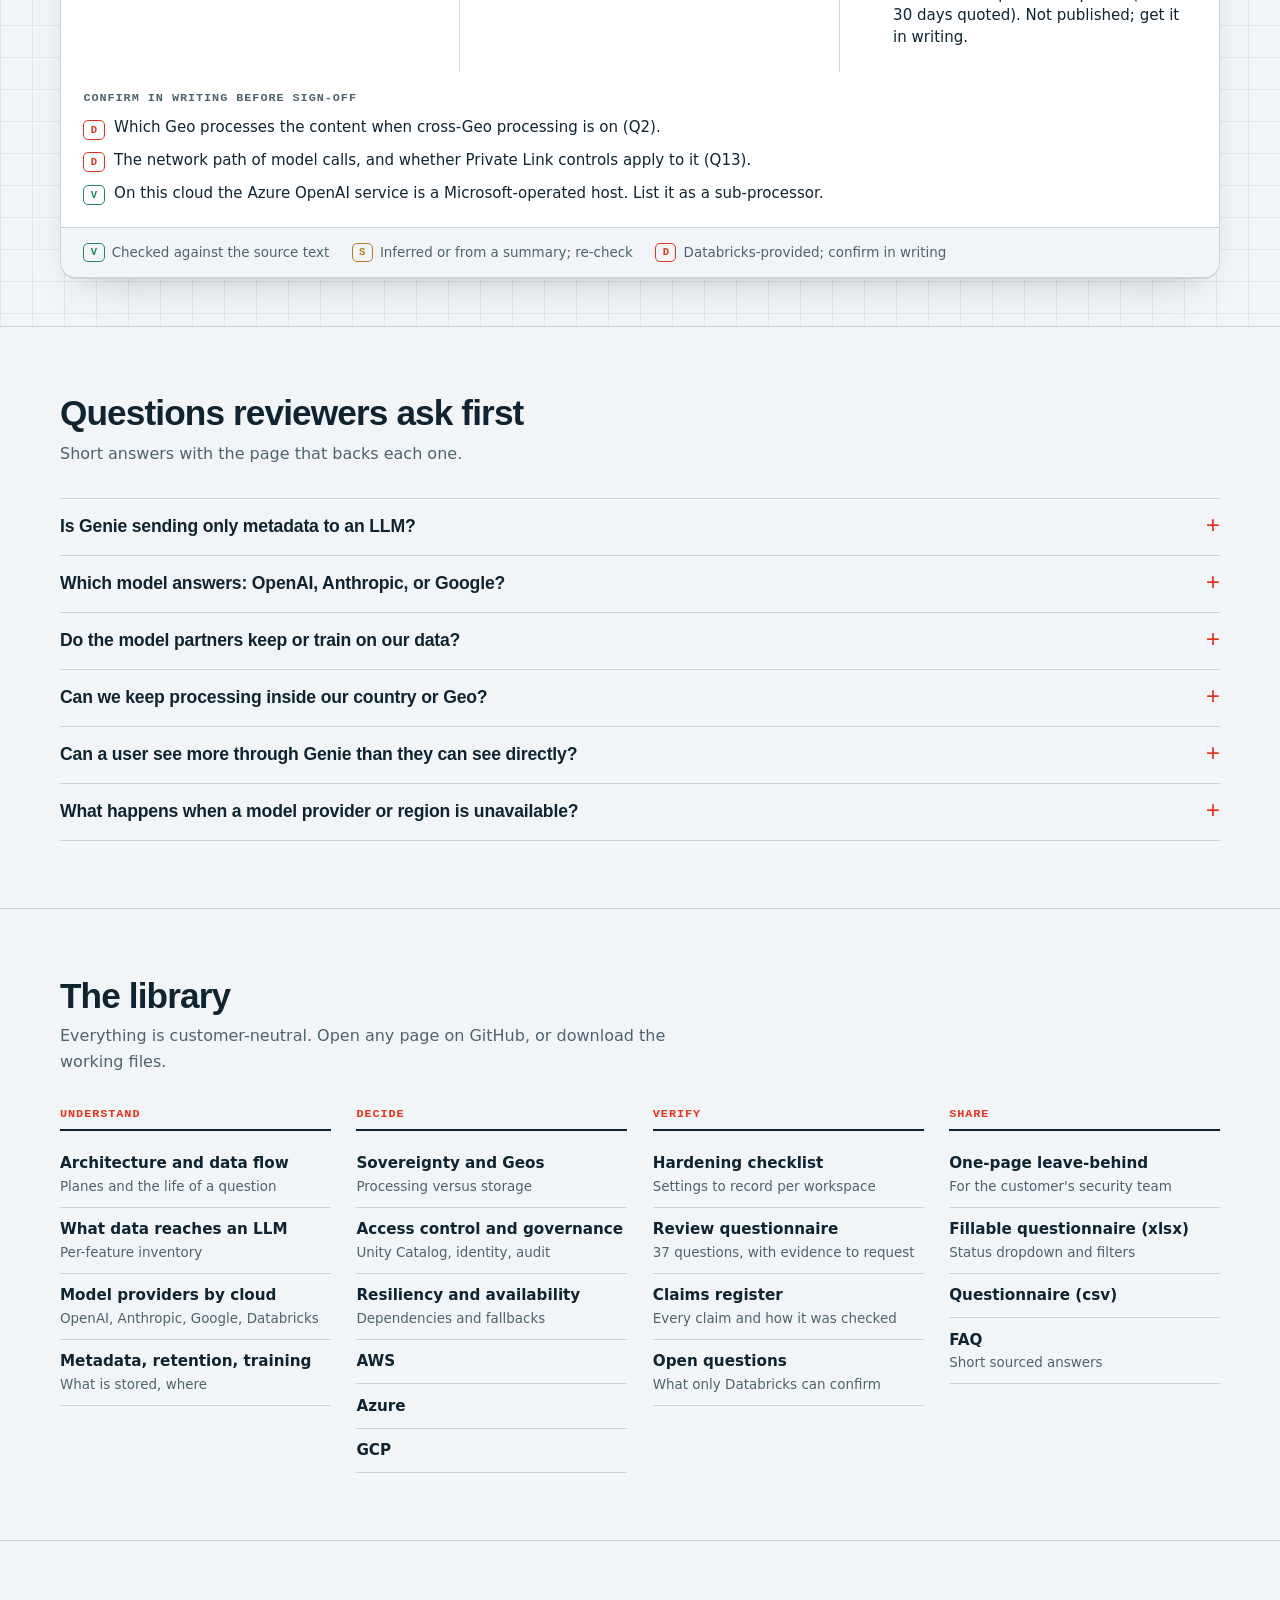
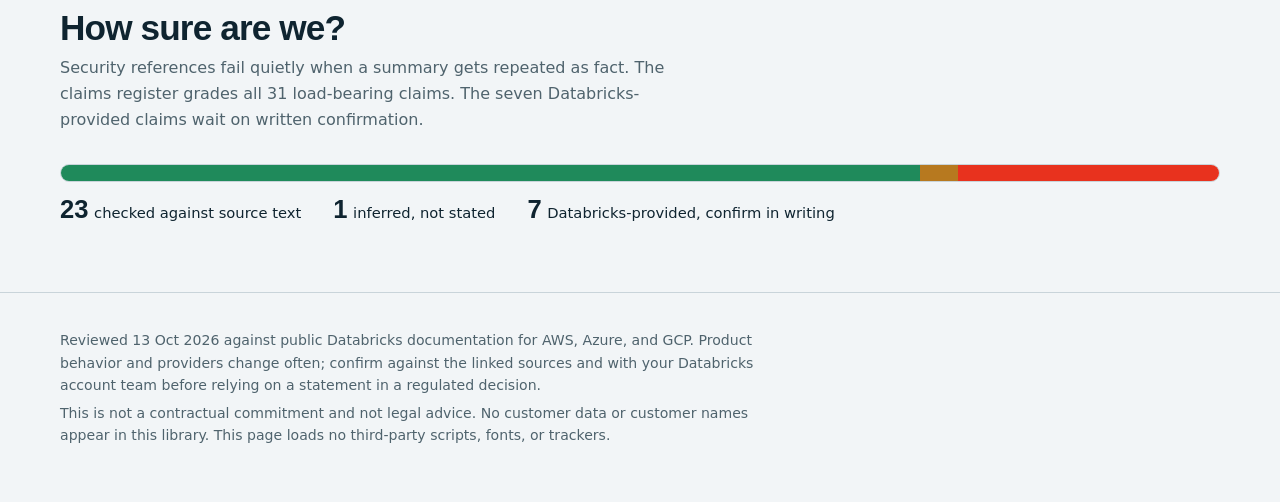
==== commit d328ece0: "Verified availability by Geo and region for AWS, Azure, GCP; fix local-processing country list Co-au" ====
--- a/index.html
+++ b/index.html
@@ -214,14 +214,14 @@
 <section class="block" id="confidence">
   <div class="wrap">
     <h2 class="sec">How sure are we?</h2>
-    <p class="sub-lede">Security references fail quietly when a summary gets repeated as fact. The claims register grades all 29 load-bearing claims. The seven Databricks-provided claims wait on written confirmation.</p>
-    <div class="confidence" role="img" aria-label="21 claims verified against source text, 1 inferred, 7 Databricks-provided and awaiting written confirmation">
-      <div class="V" data-count="21"></div>
+    <p class="sub-lede">Security references fail quietly when a summary gets repeated as fact. The claims register grades all 31 load-bearing claims. The seven Databricks-provided claims wait on written confirmation.</p>
+    <div class="confidence" role="img" aria-label="23 claims verified against source text, 1 inferred, 7 Databricks-provided and awaiting written confirmation">
+      <div class="V" data-count="23"></div>
       <div class="S" data-count="1"></div>
       <div class="D" data-count="7"></div>
     </div>
     <div class="counts">
-      <span><b>21</b>checked against source text</span>
+      <span><b>23</b>checked against source text</span>
       <span><b>1</b>inferred, not stated</span>
       <span><b>7</b>Databricks-provided, confirm in writing</span>
     </div>
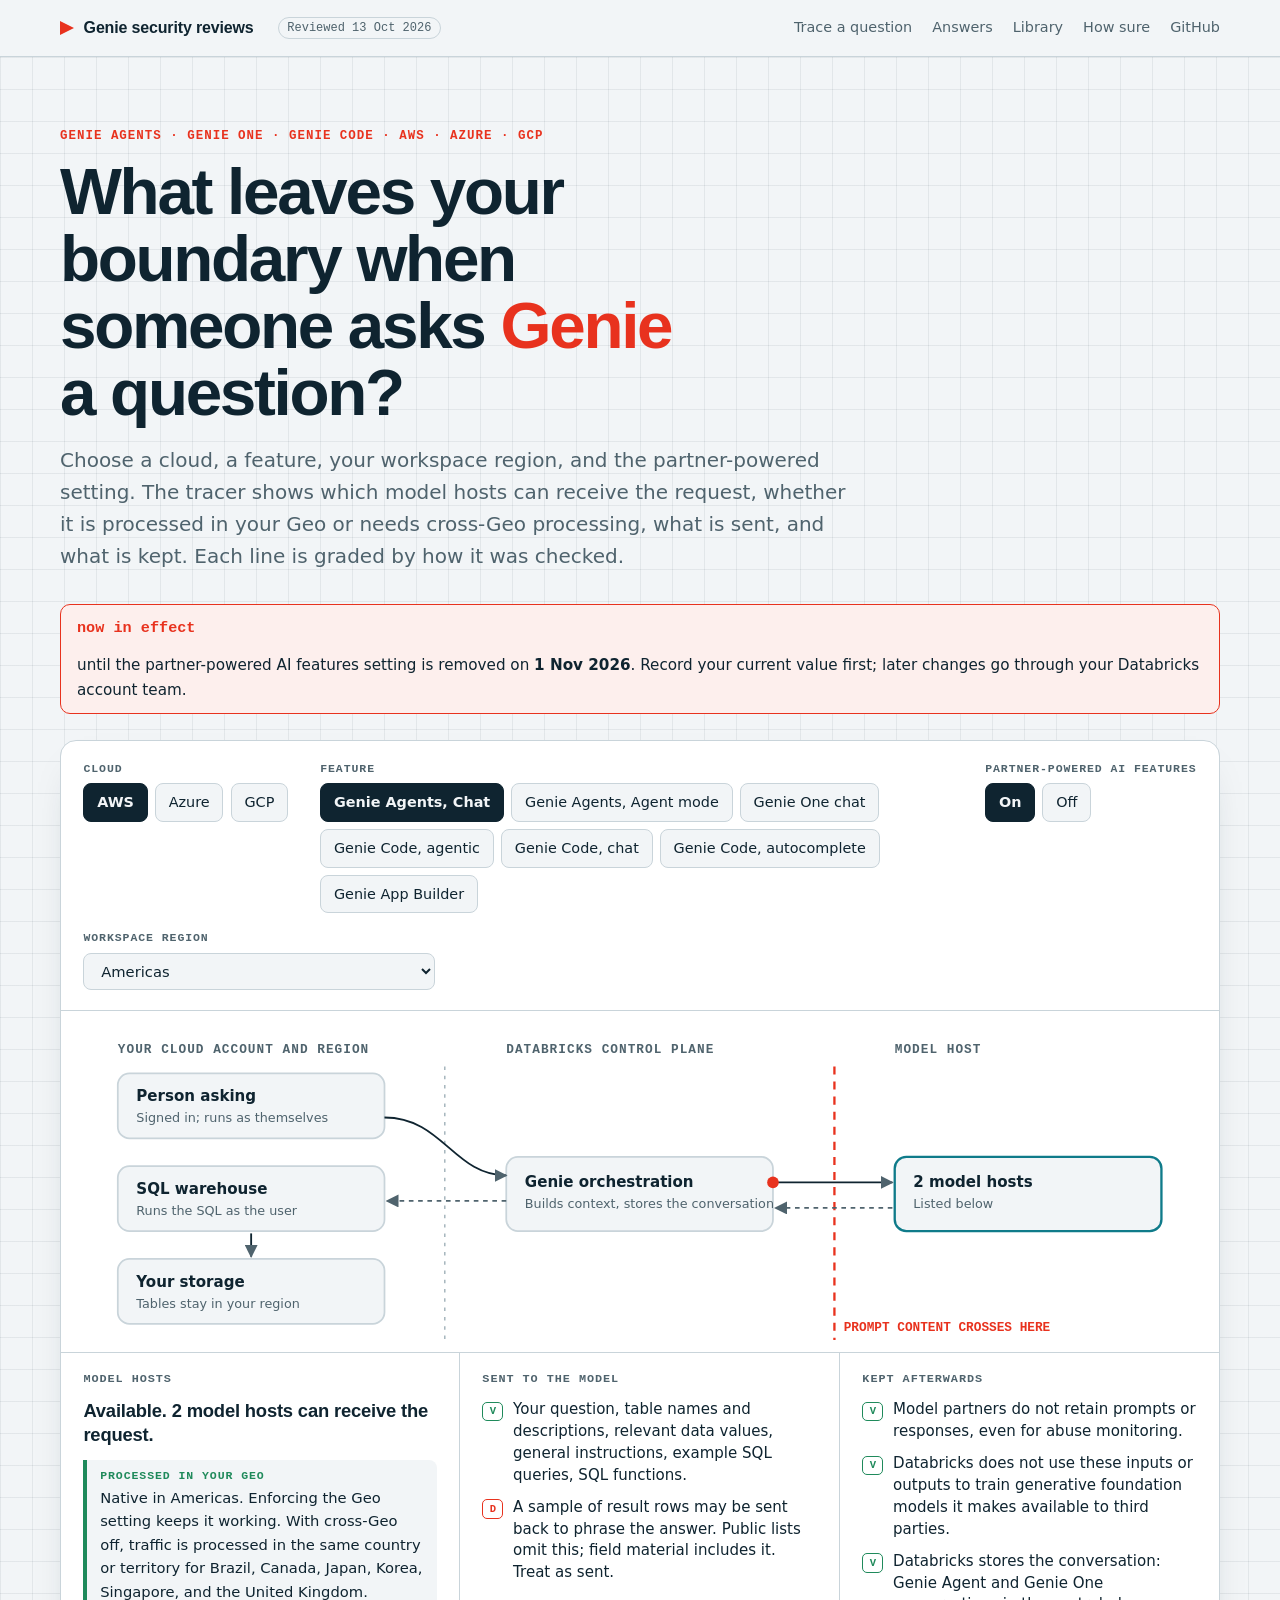
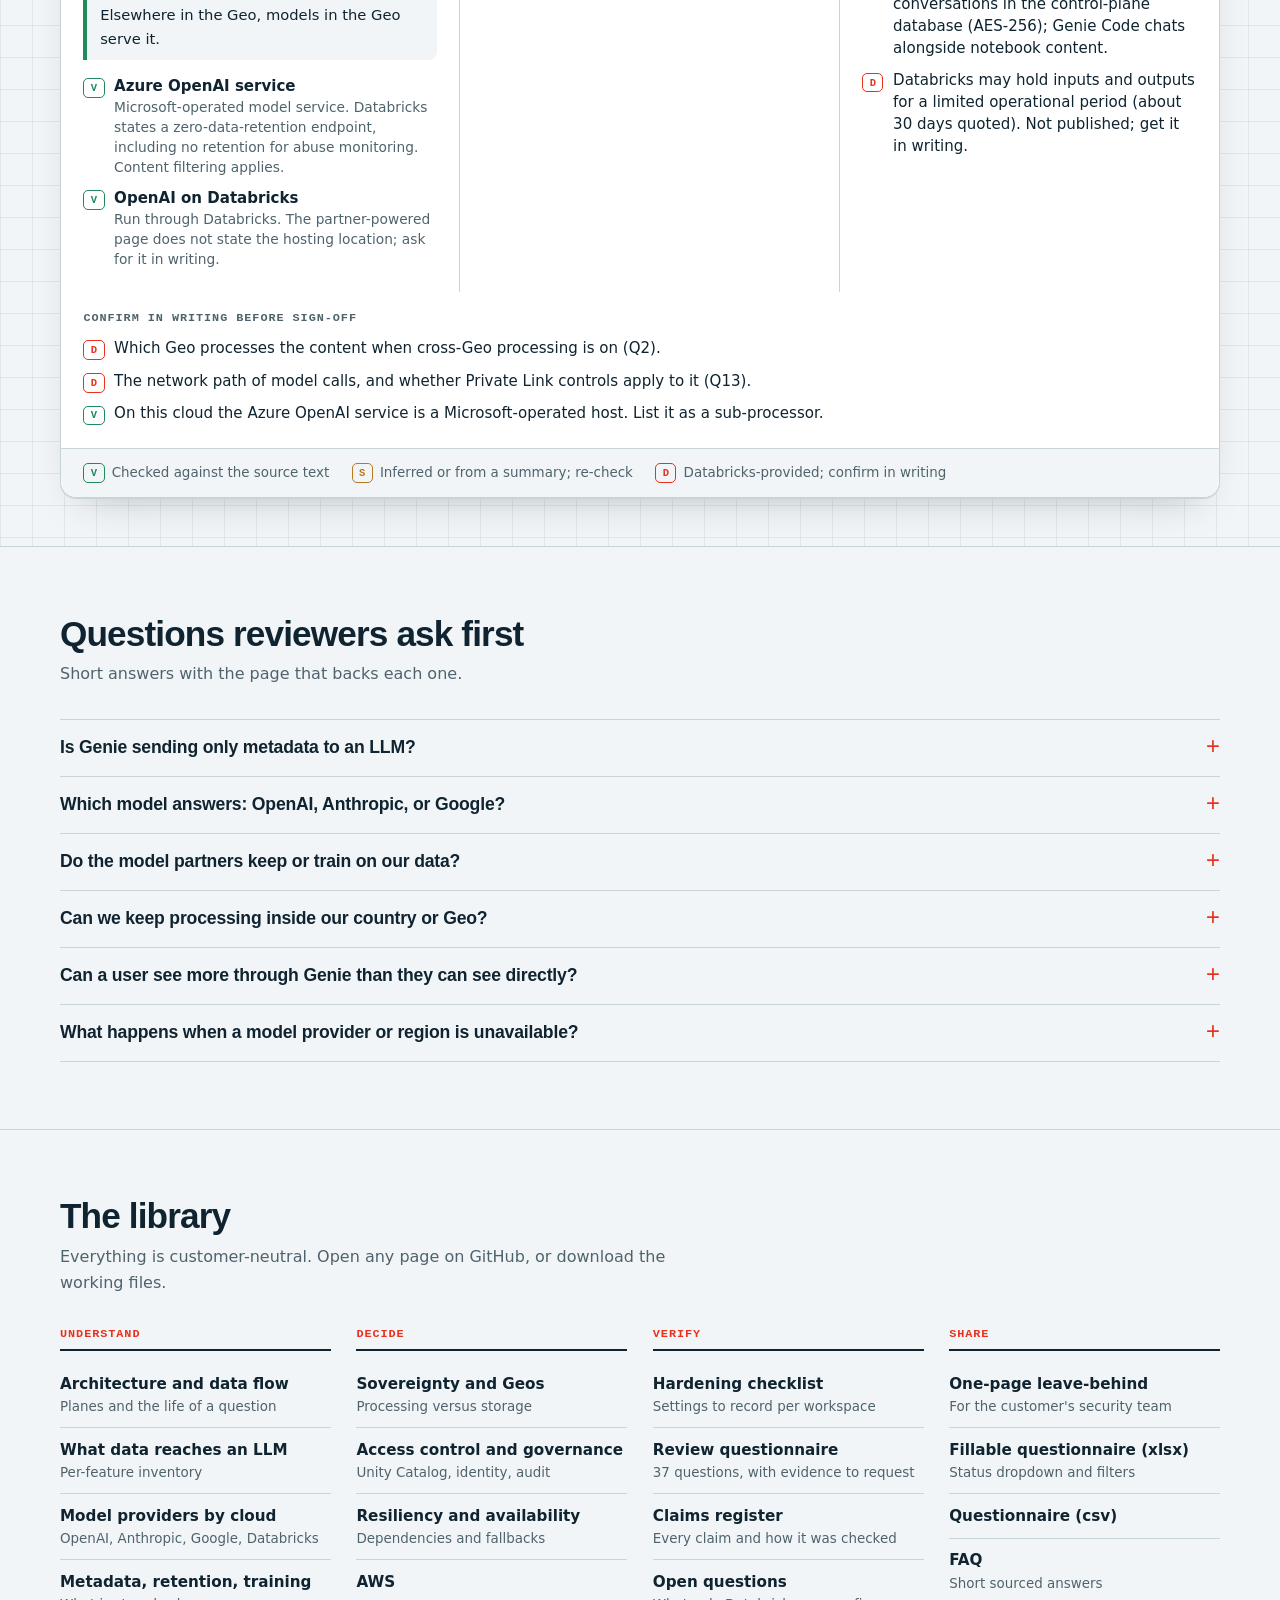
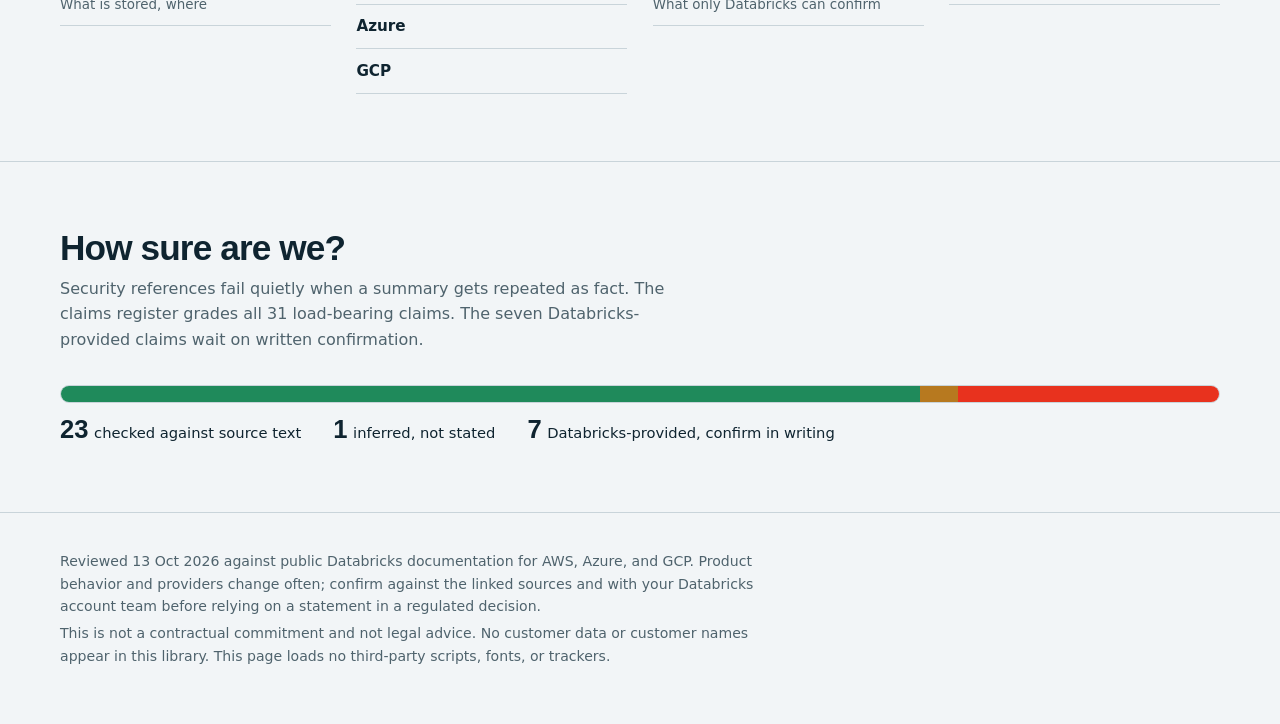
==== commit d89083d0: "Tracer: add workspace-region selector from verified availability tables Co-authored-by: Isaac <no-re" ====
--- a/index.html
+++ b/index.html
@@ -33,7 +33,7 @@
   <div class="wrap">
     <p class="eyebrow">Genie Agents · Genie One · Genie Code · AWS · Azure · GCP</p>
     <h1>What leaves your boundary when someone asks <em>Genie</em> a question?</h1>
-    <p class="lede">Choose a cloud, a feature, and the partner-powered setting. The tracer shows which model hosts can receive the request, what is sent, and what is kept. Each line is graded by how it was checked.</p>
+    <p class="lede">Choose a cloud, a feature, your workspace region, and the partner-powered setting. The tracer shows which model hosts can receive the request, whether it is processed in your Geo or needs cross-Geo processing, what is sent, and what is kept. Each line is graded by how it was checked.</p>
 
     <div class="banner" role="note">
       <b id="days">&nbsp;</b>
@@ -69,6 +69,10 @@
             <label><input type="radio" name="partner" value="off"><span>Off</span></label>
           </div>
         </fieldset>
+        <fieldset class="wide">
+          <legend>Workspace region</legend>
+          <select id="region" name="region" aria-label="Workspace region"></select>
+        </fieldset>
       </div>
 
       <div class="stage">
@@ -105,6 +109,7 @@
         <div class="cell">
           <h2>Model hosts</h2>
           <p class="status" id="status"></p>
+          <p class="where" id="where"></p>
           <ul class="items" id="hosts"></ul>
         </div>
         <div class="cell">
--- a/assets/site.css
+++ b/assets/site.css
@@ -185,3 +185,20 @@
   .banner { display: block; }
 }
 .banner b { margin-right: .5rem; }
+
+.controls .wide { grid-column: 1 / -1; }
+select {
+  font: inherit; font-size: .92rem; color: var(--ink); background: var(--paper);
+  border: 1px solid var(--rule); border-radius: 8px; padding: .5rem .8rem; min-width: min(100%, 22rem);
+}
+select:hover { border-color: var(--ink); }
+.where { margin: 0 0 1rem; padding: .6rem .8rem; border-left: 4px solid var(--rule); background: var(--paper); font-size: .92rem; border-radius: 0 8px 8px 0; }
+.where b { display: block; font: 700 .72rem var(--mono); letter-spacing: .08em; text-transform: uppercase; margin-bottom: .2rem; }
+.where.native { border-color: var(--ok); }
+.where.native b { color: var(--ok); }
+.where.cross { border-color: var(--warn); }
+.where.cross b { color: var(--warn); }
+.where.none { border-color: var(--boundary); }
+.where.none b { color: var(--boundary); }
+.where.unknown b { color: var(--muted); }
+.where:empty { display: none; }
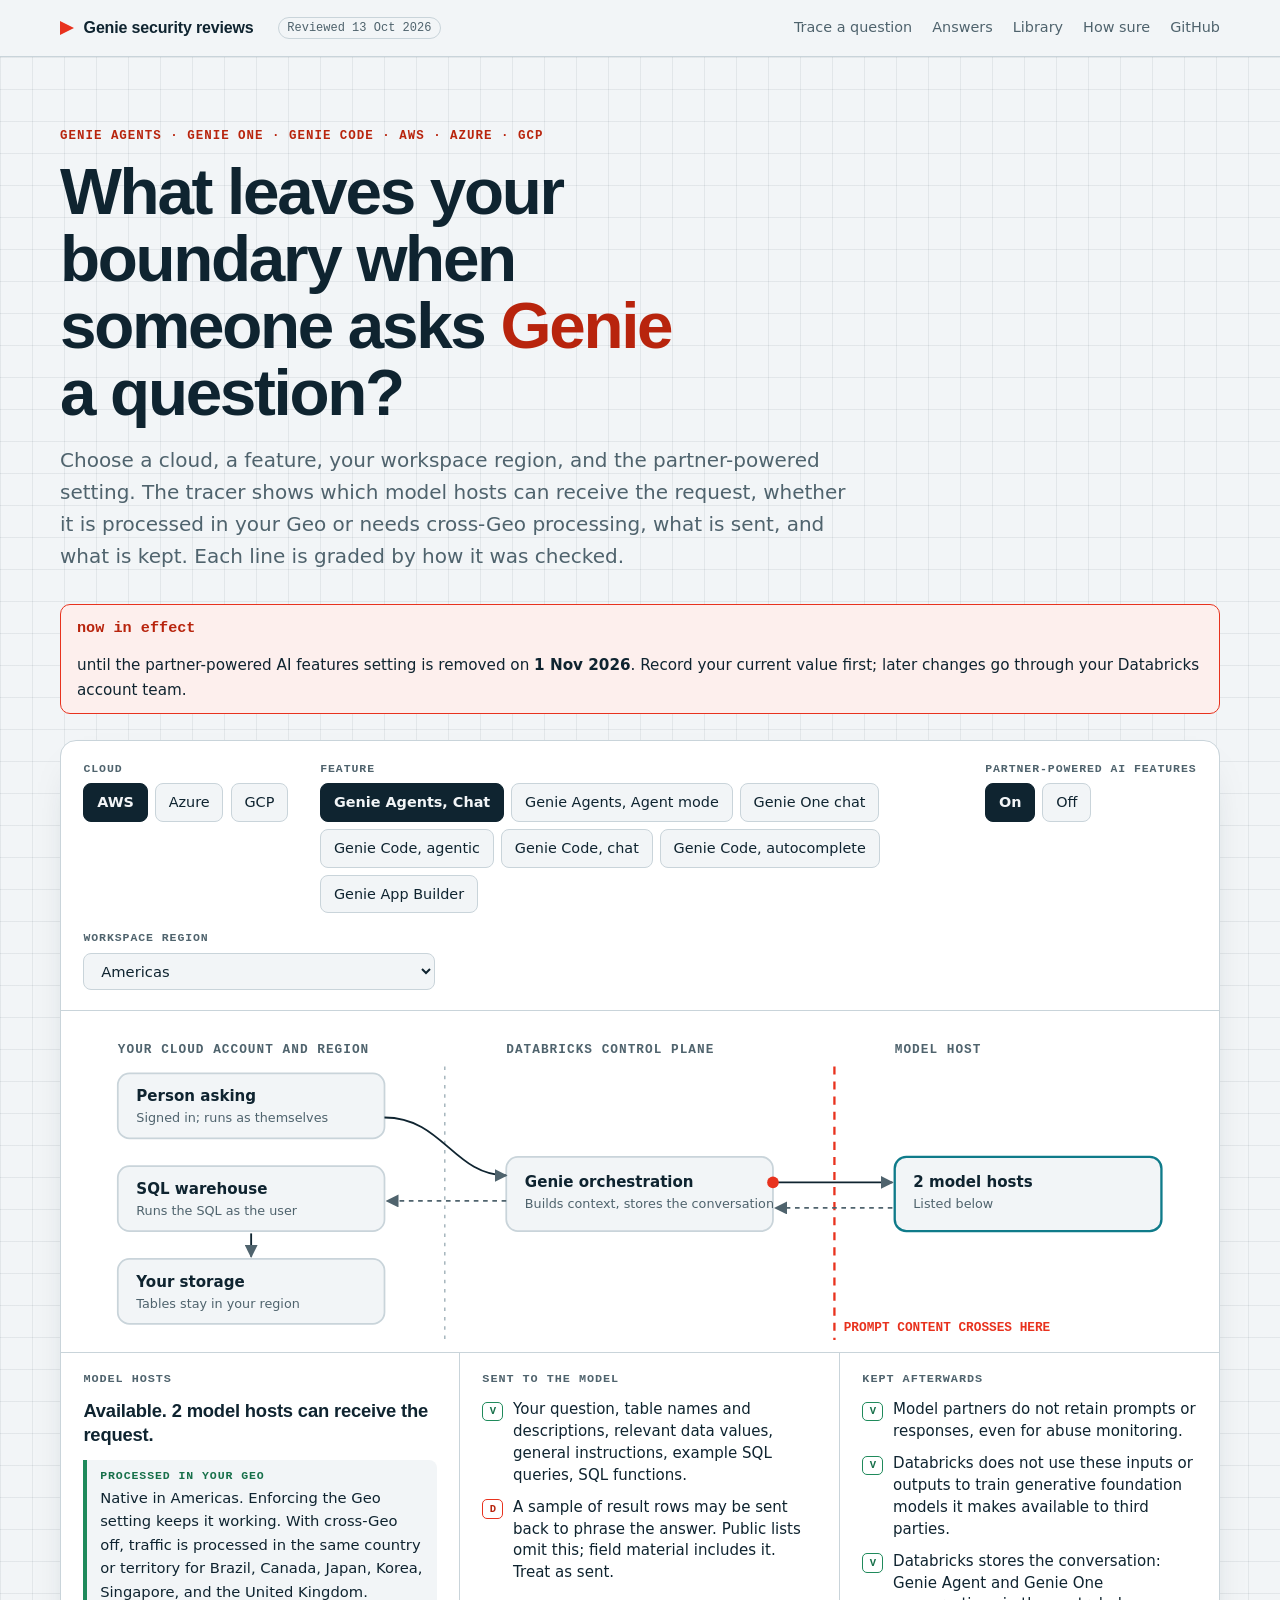
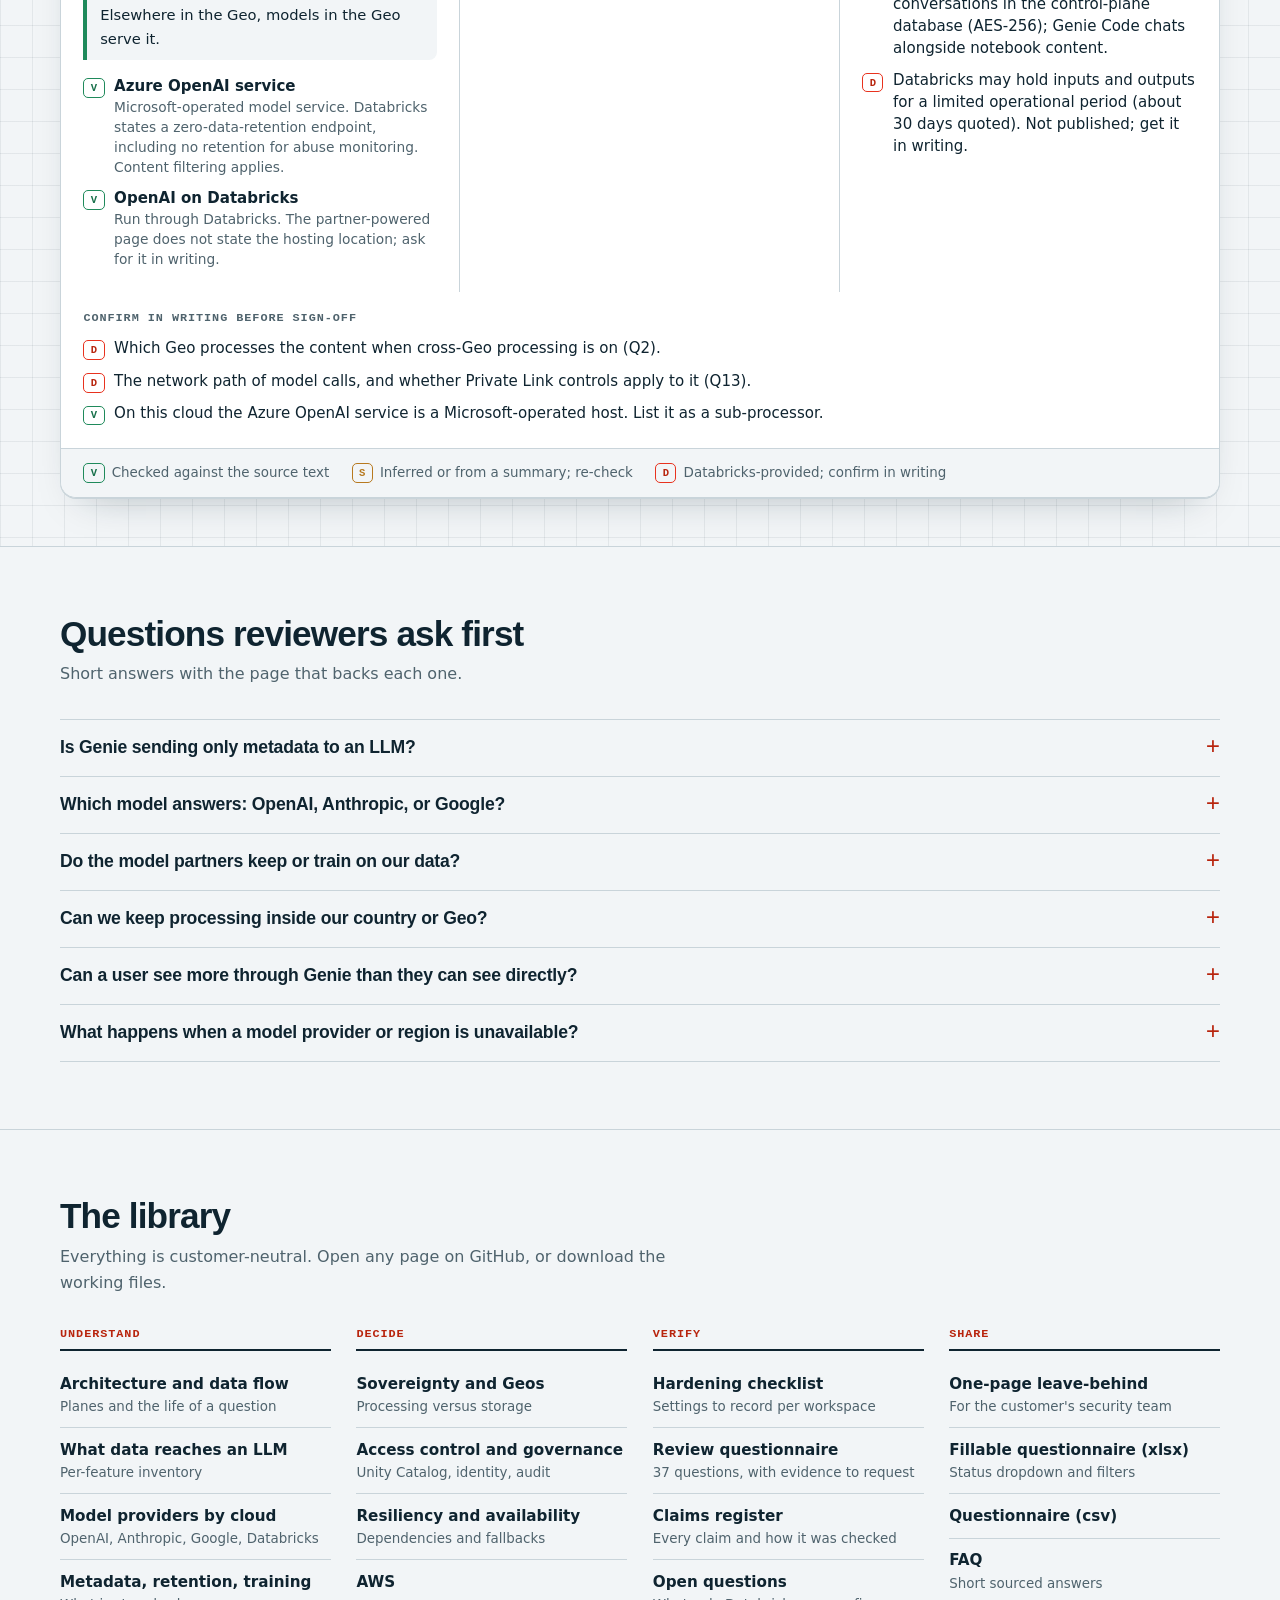
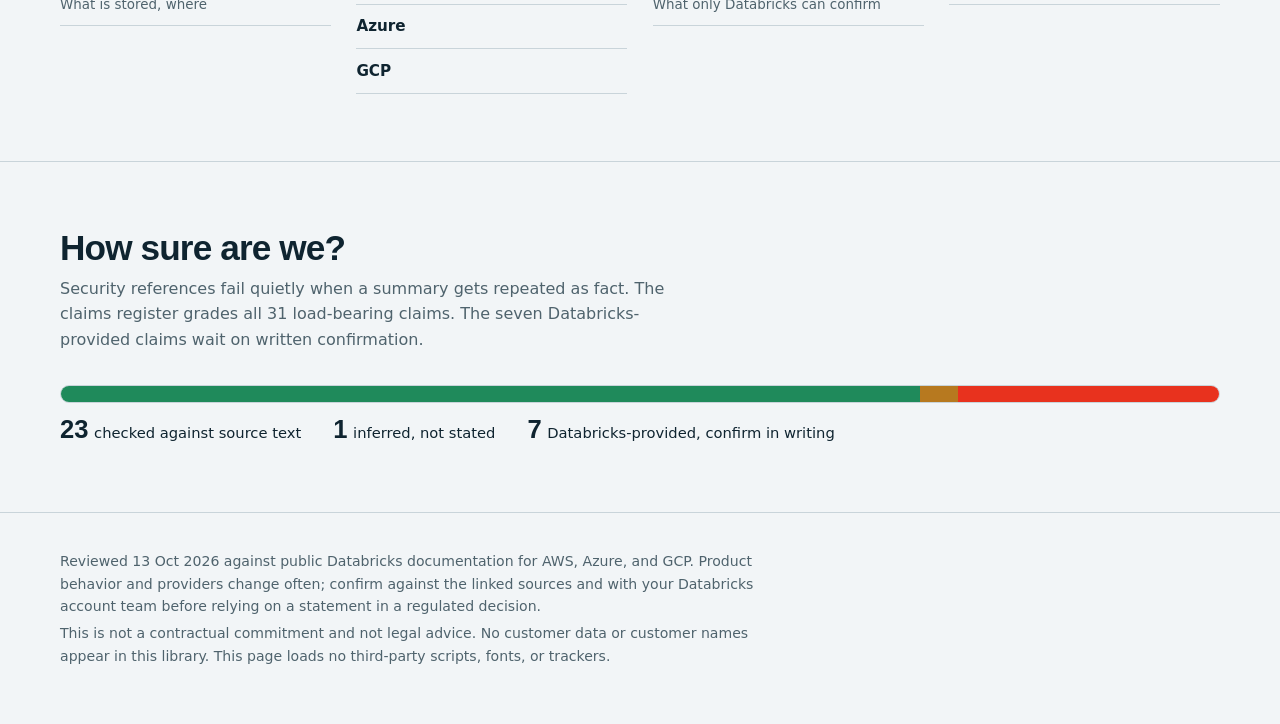
==== commit 96240836: "Lighthouse pass: contrast, CSP, 404, robots.txt, consistency check Co-authored-by: Isaac <no-reply@d" ====
--- a/index.html
+++ b/index.html
@@ -3,11 +3,19 @@
 <head>
 <meta charset="utf-8">
 <meta name="viewport" content="width=device-width, initial-scale=1">
-<meta http-equiv="Content-Security-Policy" content="default-src 'none'; style-src 'self'; script-src 'self'; img-src 'self' data:; base-uri 'none'; form-action 'none'; frame-ancestors 'none'">
+<meta http-equiv="Content-Security-Policy" content="default-src 'none'; style-src 'self'; script-src 'self'; img-src 'self' data:; connect-src 'self'; base-uri 'none'; form-action 'none'">
 <meta name="referrer" content="no-referrer">
 <title>Genie security reviews: what leaves your boundary</title>
 <meta name="description" content="Vendor-neutral answers on Databricks Genie security, data sovereignty, resiliency, and what happens to metadata with frontier LLMs, across AWS, Azure, and GCP.">
-<link rel="icon" href="data:image/svg+xml,%3Csvg xmlns='http://www.w3.org/2000/svg' viewBox='0 0 16 16'%3E%3Cpath d='M2 1l12 7-12 7z' fill='%23e8321e'/%3E%3C/svg%3E">
+<link rel="canonical" href="https://jason-miles.github.io/genie-security-reviews/">
+<meta name="theme-color" content="#e8321e">
+<meta name="color-scheme" content="light dark">
+<meta property="og:type" content="website">
+<meta property="og:title" content="Genie security reviews: what leaves your boundary">
+<meta property="og:description" content="Trace which model hosts can receive a Genie request, whether it stays in your Geo, and what is kept. AWS, Azure, GCP; OpenAI, Anthropic, Google, Databricks-hosted.">
+<meta property="og:url" content="https://jason-miles.github.io/genie-security-reviews/">
+<meta name="twitter:card" content="summary">
+<link rel="icon"href="data:image/svg+xml,%3Csvg xmlns='http://www.w3.org/2000/svg' viewBox='0 0 16 16'%3E%3Cpath d='M2 1l12 7-12 7z' fill='%23e8321e'/%3E%3C/svg%3E">
 <link rel="stylesheet" href="assets/site.css">
 <script src="assets/site.js" defer></script>
 </head>
@@ -147,7 +155,7 @@
       </details>
       <details>
         <summary>Which model answers: OpenAI, Anthropic, or Google?</summary>
-        <p>It depends on the feature, the mode, and the cloud. Chat mode uses the Azure OpenAI service, with OpenAI on Databricks added on AWS and GCP. Agent mode and Genie One use Anthropic on Databricks. Google Gemini is not a host for Genie assistive features; it is a model you can select elsewhere. <a data-doc="docs/03-model-providers-by-cloud.md" href="https://github.com/jason-miles/genie-security-reviews/blob/main/docs/03-model-providers-by-cloud.md">Read: model providers by cloud</a></p>
+        <p>It depends on the feature, the mode, and the cloud. Chat mode uses the Azure OpenAI service, with OpenAI on Databricks added on AWS and GCP. Agent mode and Genie One use Anthropic on Databricks, plus OpenAI on Databricks on AWS and GCP. Google Gemini is not a host for Genie assistive features; it is a model you can select elsewhere. <a data-doc="docs/03-model-providers-by-cloud.md" href="https://github.com/jason-miles/genie-security-reviews/blob/main/docs/03-model-providers-by-cloud.md">Read: model providers by cloud</a></p>
       </details>
       <details>
         <summary>Do the model partners keep or train on our data?</summary>
--- a/assets/site.css
+++ b/assets/site.css
@@ -6,6 +6,8 @@
   --rule: #c9d4da;
   --boundary: #e8321e;
   --ok: #1f8a5b;
+  --boundary-ink: #b8240d;
+  --ok-ink: #17704a;
   --warn: #b7791f;
   --teal: #0f7b8a;
   --focus: #1d5cd6;
@@ -24,6 +26,8 @@
     --rule: #28414d;
     --boundary: #ff6a55;
     --ok: #4fc58d;
+    --boundary-ink: #ff6a55;
+    --ok-ink: #4fc58d;
     --warn: #e0b25a;
     --teal: #54c3d1;
     --focus: #7aa7ff;
@@ -66,9 +70,9 @@
   border-bottom: 1px solid var(--rule);
   padding: clamp(2.5rem, 6vw, 4.5rem) 0 clamp(2rem, 4vw, 3rem);
 }
-.eyebrow { font: 600 .78rem var(--mono); letter-spacing: .08em; text-transform: uppercase; color: var(--boundary); margin: 0 0 1rem; }
+.eyebrow { font: 600 .78rem var(--mono); letter-spacing: .08em; text-transform: uppercase; color: var(--boundary-ink); margin: 0 0 1rem; }
 h1 { font: 800 clamp(2.1rem, 5.6vw, 4.1rem)/1.02 var(--display); letter-spacing: -.035em; margin: 0 0 1.1rem; max-width: 18ch; }
-h1 em { font-style: normal; color: var(--boundary); }
+h1 em { font-style: normal; color: var(--boundary-ink); }
 .lede { font-size: clamp(1.05rem, 1.6vw, 1.25rem); color: var(--muted); max-width: 62ch; margin: 0 0 2rem; }
 
 .banner {
@@ -76,7 +80,7 @@
   border: 1px solid var(--boundary); background: color-mix(in srgb, var(--boundary) 8%, var(--card));
   padding: .7rem 1rem; border-radius: 10px; font-size: .95rem; margin-bottom: 1.6rem;
 }
-.banner b { font-family: var(--mono); color: var(--boundary); }
+.banner b { font-family: var(--mono); color: var(--boundary-ink); }
 
 /* tracer */
 .tracer { background: var(--card); border: 1px solid var(--rule); border-radius: 16px; box-shadow: 0 1px 0 var(--rule), 0 18px 40px -24px rgba(15, 36, 48, .35); overflow: hidden; }
@@ -126,13 +130,13 @@
 .cell { background: var(--card); padding: 1.2rem 1.4rem 1.4rem; min-width: 0; }
 .cell h2 { font: 700 .74rem var(--mono); letter-spacing: .08em; text-transform: uppercase; color: var(--muted); margin: 0 0 .8rem; }
 .status { font: 700 1.15rem/1.3 var(--display); letter-spacing: -.01em; margin: 0 0 .8rem; }
-.status.bad { color: var(--boundary); }
+.status.bad { color: var(--boundary-ink); }
 ul.items { list-style: none; margin: 0; padding: 0; display: grid; gap: .65rem; }
 ul.items li { display: grid; grid-template-columns: auto 1fr; gap: .6rem; align-items: start; font-size: .94rem; line-height: 1.45; }
 .chip { font: 700 .66rem var(--mono); border-radius: 5px; padding: .18rem .4rem; margin-top: .15rem; border: 1px solid; white-space: nowrap; }
-.chip.V { color: var(--ok); border-color: var(--ok); }
+.chip.V { color: var(--ok-ink); border-color: var(--ok); }
 .chip.S { color: var(--warn); border-color: var(--warn); }
-.chip.D { color: var(--boundary); border-color: var(--boundary); }
+.chip.D { color: var(--boundary-ink); border-color: var(--boundary); }
 .hostname { font-weight: 700; }
 .hostnote { display: block; color: var(--muted); font-size: .86rem; }
 .legend { display: flex; flex-wrap: wrap; gap: .5rem 1.4rem; padding: .85rem 1.4rem; background: var(--paper); border-top: 1px solid var(--rule); font-size: .84rem; color: var(--muted); }
@@ -148,7 +152,7 @@
 .qa details { border-bottom: 1px solid var(--rule); padding: 1rem 0; }
 .qa summary { font: 700 1.1rem/1.35 var(--display); cursor: pointer; list-style: none; display: flex; justify-content: space-between; gap: 1rem; letter-spacing: -.01em; }
 .qa summary::-webkit-details-marker { display: none; }
-.qa summary::after { content: "+"; font: 400 1.5rem/1 var(--mono); color: var(--boundary); }
+.qa summary::after { content: "+"; font: 400 1.5rem/1 var(--mono); color: var(--boundary-ink); }
 .qa details[open] summary::after { content: "\2212"; }
 .qa p { margin: .7rem 0 0; color: var(--muted); max-width: 72ch; }
 .qa p a { color: var(--ink); }
@@ -156,12 +160,12 @@
 .lib { display: grid; gap: 1.6rem; grid-template-columns: 1fr; }
 @media (min-width: 760px) { .lib { grid-template-columns: repeat(2, 1fr); } }
 @media (min-width: 1100px) { .lib { grid-template-columns: repeat(4, 1fr); } }
-.lib h3 { font: 700 .74rem var(--mono); letter-spacing: .08em; text-transform: uppercase; color: var(--boundary); margin: 0 0 .7rem; border-bottom: 2px solid var(--ink); padding-bottom: .5rem; }
+.lib h3 { font: 700 .74rem var(--mono); letter-spacing: .08em; text-transform: uppercase; color: var(--boundary-ink); margin: 0 0 .7rem; border-bottom: 2px solid var(--ink); padding-bottom: .5rem; }
 .lib ul { list-style: none; margin: 0; padding: 0; }
 .lib li { border-bottom: 1px solid var(--rule); }
 .lib li a { display: block; padding: .6rem 0; text-decoration: none; font-weight: 600; font-size: .95rem; }
 .lib li a small { display: block; font-weight: 400; color: var(--muted); font-size: .84rem; }
-.lib li a:hover { color: var(--boundary); }
+.lib li a:hover { color: var(--boundary-ink); }
 
 .confidence { display: flex; height: 18px; border-radius: 99px; overflow: hidden; border: 1px solid var(--rule); margin: 1.2rem 0 .8rem; }
 .confidence div { height: 100%; }
@@ -195,10 +199,12 @@
 .where { margin: 0 0 1rem; padding: .6rem .8rem; border-left: 4px solid var(--rule); background: var(--paper); font-size: .92rem; border-radius: 0 8px 8px 0; }
 .where b { display: block; font: 700 .72rem var(--mono); letter-spacing: .08em; text-transform: uppercase; margin-bottom: .2rem; }
 .where.native { border-color: var(--ok); }
-.where.native b { color: var(--ok); }
+.where.native b { color: var(--ok-ink); }
 .where.cross { border-color: var(--warn); }
 .where.cross b { color: var(--warn); }
 .where.none { border-color: var(--boundary); }
-.where.none b { color: var(--boundary); }
+.where.none b { color: var(--boundary-ink); }
 .where.unknown b { color: var(--muted); }
 .where:empty { display: none; }
+
+.notfound { padding-top: 6rem; padding-bottom: 6rem; }
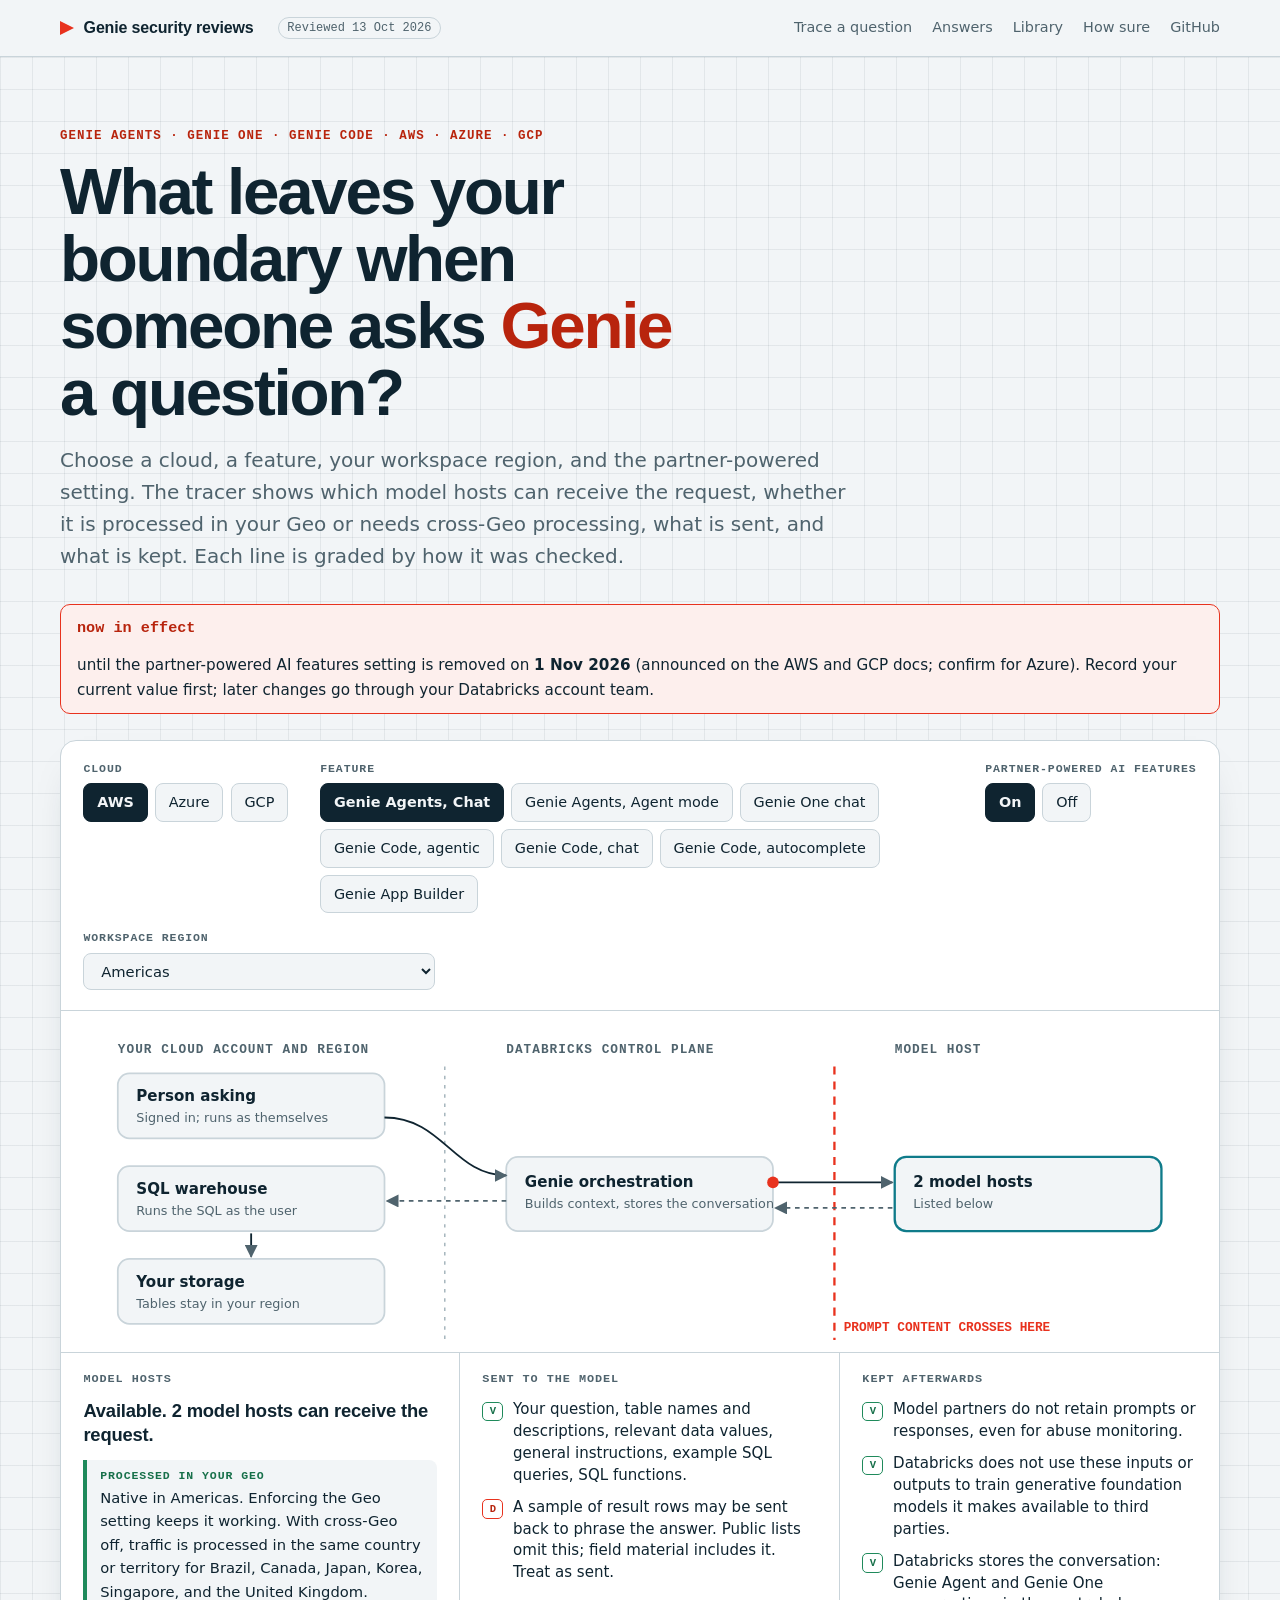
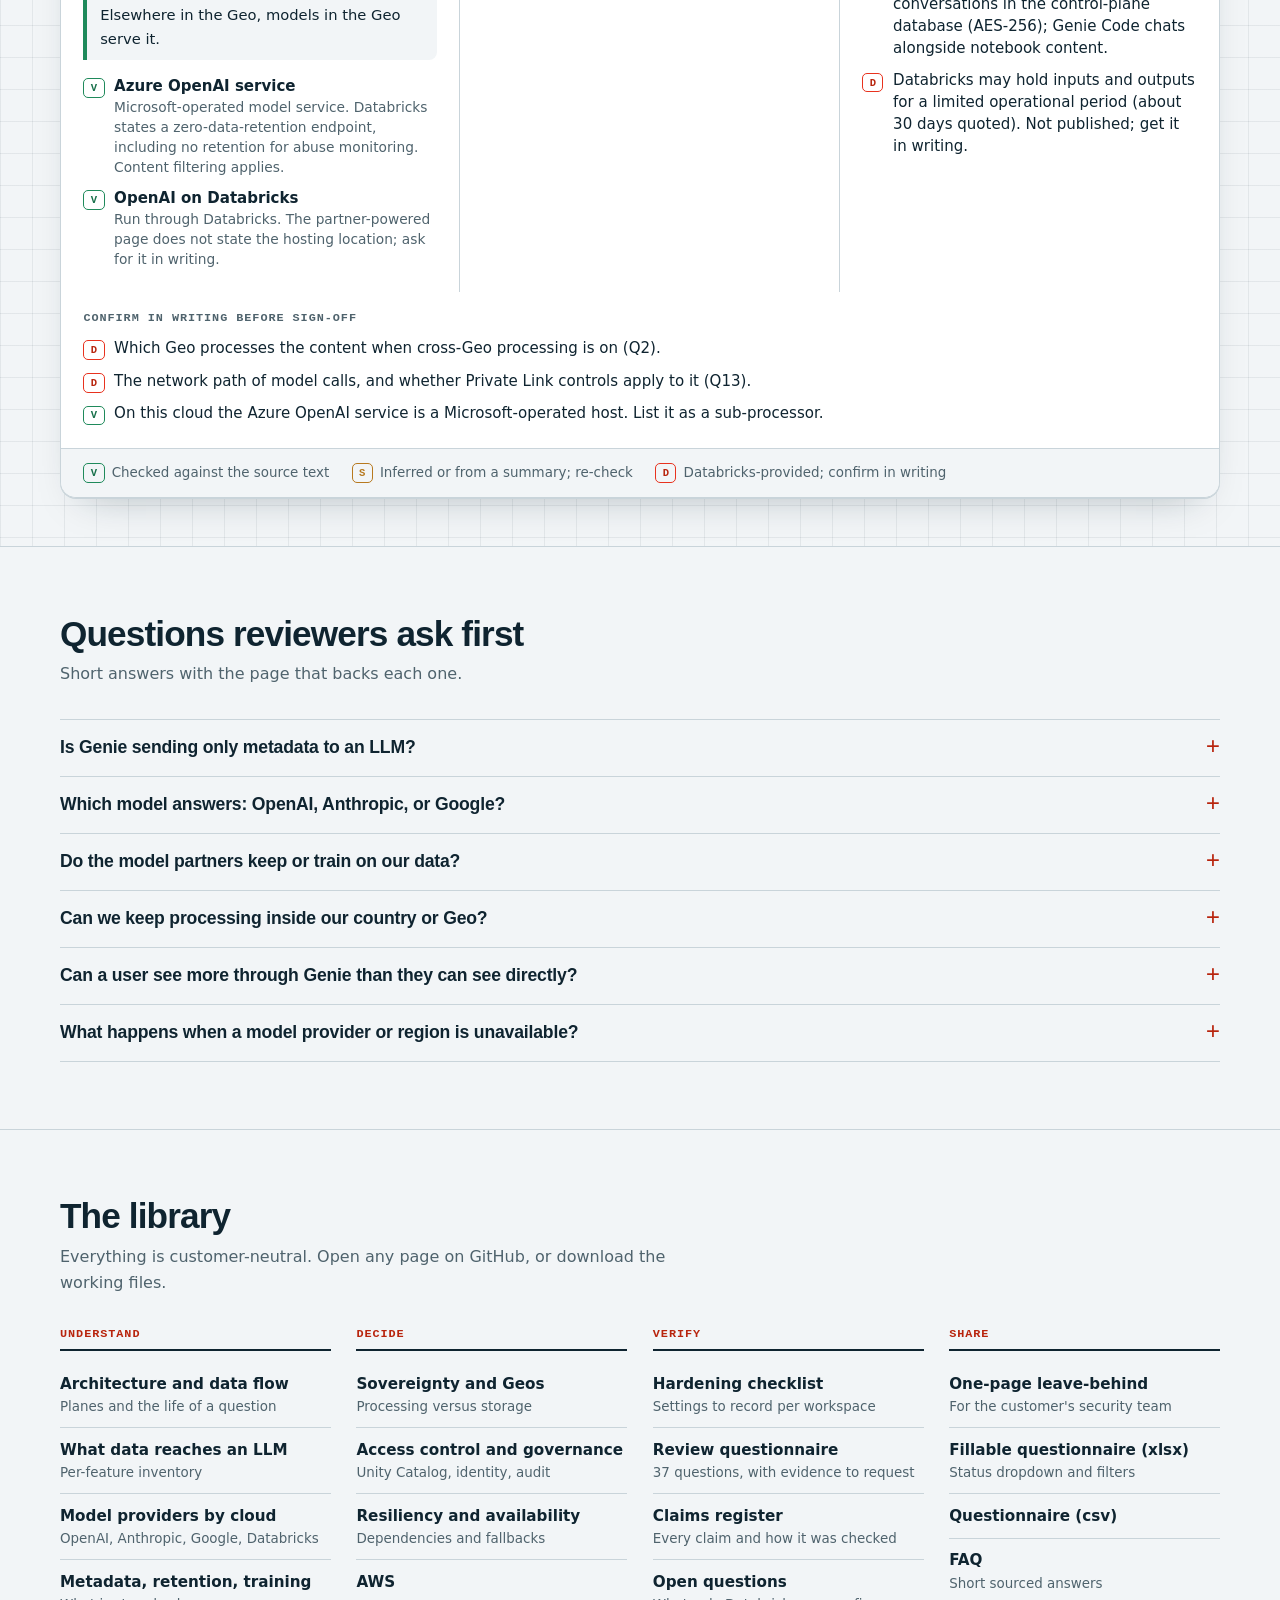
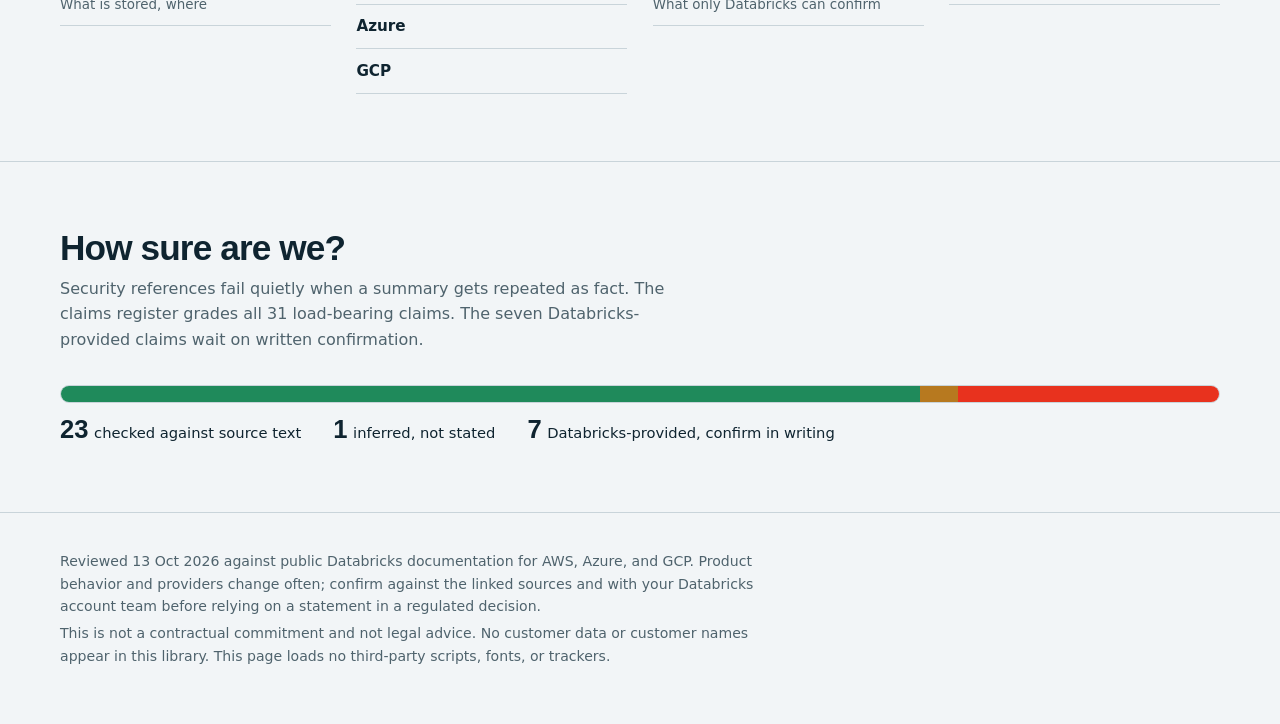
==== commit a6ce7b7c: "Re-check sources: correct Azure availability, flag Azure removal notice (Q15) Co-authored-by: Isaac " ====
--- a/index.html
+++ b/index.html
@@ -45,7 +45,7 @@
 
     <div class="banner" role="note">
       <b id="days">&nbsp;</b>
-      <span>until the partner-powered AI features setting is removed on <strong>1 Nov 2026</strong>. Record your current value first; later changes go through your Databricks account team.</span>
+      <span>until the partner-powered AI features setting is removed on <strong>1 Nov 2026</strong> (announced on the AWS and GCP docs; confirm for Azure). Record your current value first; later changes go through your Databricks account team.</span>
     </div>
 
     <div class="tracer" id="tracer">
